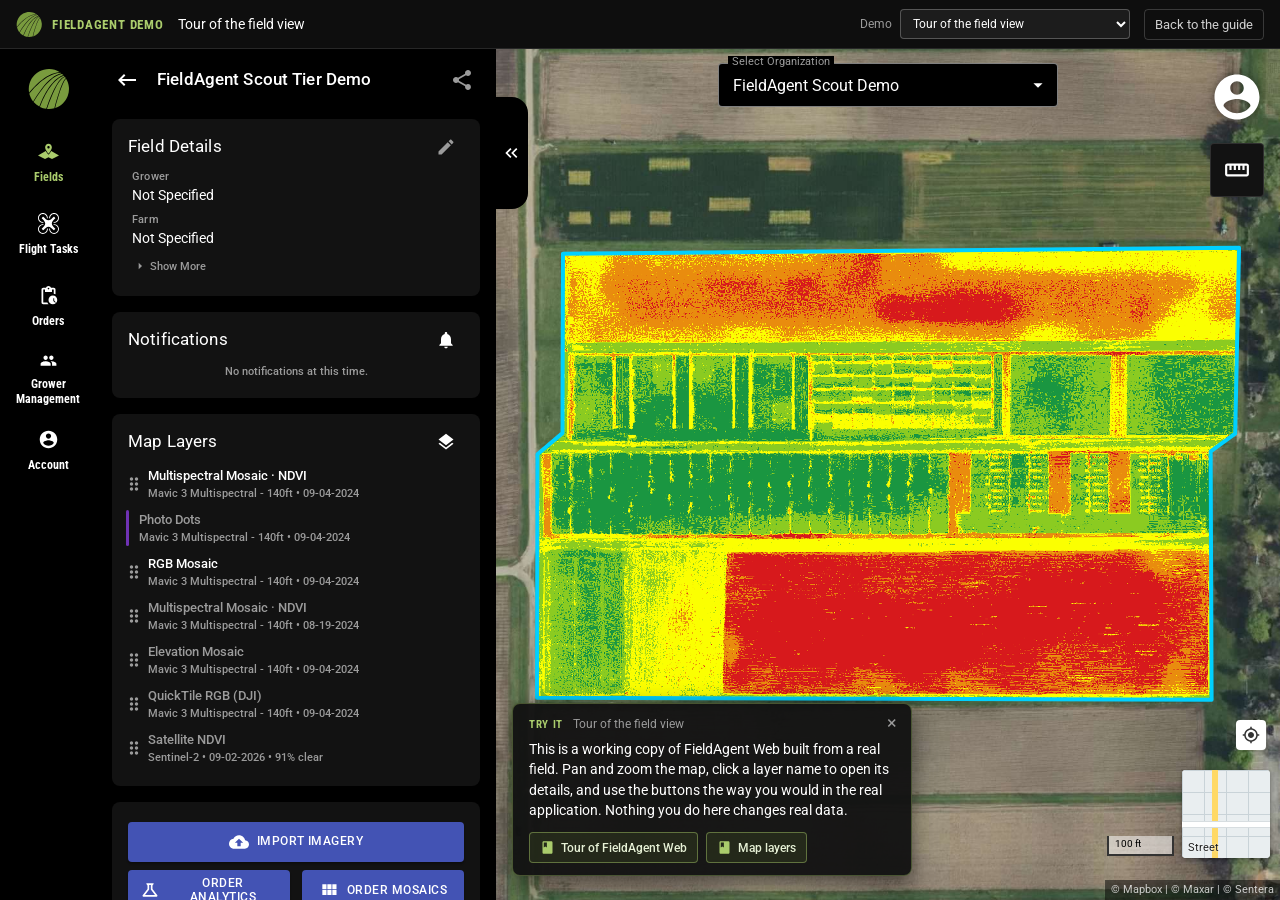
==== demo.html @ 7ffddf7e "fa web demo 9/8/26" ====
<!doctype html>
<html lang="en">
<head>
<meta charset="utf-8">
<meta name="viewport" content="width=device-width, initial-scale=1">
<title>FieldAgent guided demo</title>
<meta name="description" content="An interactive, view-only copy of FieldAgent Web built from a real field, with a step-by-step guide for one feature.">
<meta name="robots" content="noindex">
<link rel="preconnect" href="https://fonts.googleapis.com">
<link rel="stylesheet" href="https://fonts.googleapis.com/css2?family=Roboto:wght@400;500;700&family=Roboto+Condensed:wght@700&display=swap">
<link rel="stylesheet" href="fa-style.css">
<link rel="stylesheet" href="fa-tour.css">
<style>
  html, body { margin: 0; height: 100%; background: #000; color: #fff; font: 14px Roboto, "Helvetica Neue", Helvetica, Arial, sans-serif; color-scheme: dark; }
  body { display: flex; flex-direction: column; min-height: 100vh; min-height: 100dvh; overflow: hidden; }
  .demo-bar { display: none; align-items: center; gap: 14px; height: 48px; padding: 0 16px; background: #0e0e0e; border-bottom: 1px solid rgba(255,255,255,.1); flex: 0 0 auto; }
  body.page .demo-bar { display: flex; }
  .demo-bar .brand { display: inline-flex; align-items: center; gap: 10px; font: 700 13px "Roboto Condensed", "Arial Narrow", Roboto, Arial, sans-serif; letter-spacing: .06em; text-transform: uppercase; color: #aacc6c; white-space: nowrap; }
  .demo-bar .brand svg { width: 26px; height: 25px; }
  .demo-bar .sep { flex: 1; }
  .demo-bar .title { font-size: 14px; color: #fff; white-space: nowrap; overflow: hidden; text-overflow: ellipsis; }
  .demo-bar a { color: #cfcfcf; text-decoration: none; font-size: 13px; padding: 7px 10px; border-radius: 4px; border: 1px solid rgba(255,255,255,.18); white-space: nowrap; }
  .demo-bar a:hover { color: #fff; border-color: rgba(255,255,255,.4); }
  .demo-bar a.primary { background: #799b3e; border-color: #799b3e; color: #fff; }
  .demo-bar .demo-pick { display: inline-flex; align-items: center; gap: 8px; font-size: 12px; color: #9b9b9b; }
  .demo-bar select { background: #1c1c1c; color: #fff; border: 1px solid rgba(255,255,255,.25); border-radius: 4px; padding: 6px 8px; font: inherit; max-width: 240px; }
  #fa-root { flex: 1; min-height: 0; height: 100%; }
  .demo-fallback { padding: 24px; color: #cfcfcf; }
  @media (max-width: 700px) { .demo-bar .title, .demo-bar .hide-sm { display: none !important; } .demo-bar { gap: 10px; padding: 0 12px; } }
</style>
</head>
<body>
<svg width="0" height="0" style="position:absolute" aria-hidden="true">
  <defs>
    <symbol id="i-logo" viewBox="0 0 41 40"><path d="M31.5673 3.05191C17.1814 4.46556 4.34395 19.667 1.12393 23.7854C0.887791 22.5426 0.768891 21.2805 0.768785 20.0157C0.767375 16.4418 1.72796 12.9328 3.55069 9.85343C5.37342 6.77404 7.99175 4.2367 11.1335 2.50516C14.2753 0.773616 17.8257 -0.0889082 21.4159 0.00724419C25.006 0.103397 28.5047 1.15472 31.5483 3.05191H31.5673ZM32.5143 3.68806C17.456 4.52682 3.80886 21.4435 1.34176 24.6713C2.01727 27.5049 3.31055 30.156 5.13001 32.437C7.60388 28.1646 10.3513 24.055 13.3553 20.1335C20.5245 10.827 27.2534 5.50224 33.3572 4.29593C33.092 4.08859 32.8221 3.88597 32.5475 3.68806H32.5143ZM34.0391 4.89437L33.7029 4.94149C21.2443 7.17977 8.72411 27.6353 5.63195 33.0118C7.24116 34.8858 9.18549 36.4468 11.3664 37.6156C14.1508 30.0903 22.395 10.827 35.3555 6.11482C34.9388 5.67188 34.5174 5.27134 34.0722 4.89437H34.0391ZM35.848 6.66614L35.6349 6.7274C22.8496 11.317 14.6859 30.5568 11.9583 37.9455C13.9419 38.9158 16.0732 39.5527 18.2658 39.8303V39.8303C18.924 37.7994 21.1969 31.0422 24.2133 24.2802C28.7213 14.1773 32.8363 8.5086 36.4683 7.40124C36.3026 7.15149 36.099 6.90646 35.8811 6.66614H35.848ZM36.9797 7.99968C33.5703 8.79133 29.4032 14.4978 24.9142 24.5629C21.9688 31.16 19.7385 37.757 19.0282 39.9152C19.6437 39.9717 20.2641 40 20.8939 40C22.7411 40.003 24.58 39.7524 26.3584 39.2555C33.4614 11.8731 37.5338 9.22956 37.7232 9.12589L37.7705 9.09762C37.5101 8.71593 37.2496 8.3531 36.9797 7.99968ZM38.1304 9.69135L38.0736 9.72905C37.9079 9.84214 34.0154 12.6412 27.1398 39.0151C30.0119 38.0805 32.6355 36.5138 34.8155 34.4315C36.9956 32.3492 38.6761 29.8047 39.7321 26.9873C40.7881 24.1698 41.1924 21.1517 40.9151 18.1574C40.6379 15.163 39.686 12.2693 38.1304 9.69135V9.69135Z"/></symbol>
    <symbol id="i-fields" viewBox="0 0 24 18"><path fill-rule="evenodd" clip-rule="evenodd" d="M15.1577 8.44889L24 13.4383L16 17.5L12 15.4692L8 17.5L0 13.4383L8.84379 8.44993C9.27298 9.17485 9.73819 9.86296 10.1764 10.468L10.5439 10.9652L10.8894 11.4152L11.204 11.8116L11.4789 12.1479C11.7531 12.4779 12.2537 12.4779 12.528 12.1479L12.8017 11.8115L13.1152 11.415C13.1703 11.3443 13.2267 11.2713 13.2842 11.1963L13.641 10.7217L14.0156 10.2032C14.3961 9.66491 14.7901 9.07042 15.1577 8.44889ZM12.0002 0C14.1231 0 15.8402 1.82037 15.8402 4.07112C15.8402 5.82732 14.5687 8.06537 13.4902 9.65015L13.1886 10.0842L12.7724 10.6557L12.5302 10.9751C12.4927 11.0239 12.4568 11.0702 12.4226 11.1142C12.2031 11.3933 11.8027 11.3933 11.5832 11.1142L11.2319 10.6557L10.9594 10.286L10.6651 9.87198L10.3567 9.41943C9.3134 7.85331 8.16016 5.74369 8.16016 4.07112C8.16016 1.82037 9.87718 0 12.0002 0ZM12.0003 2.61719C11.2433 2.61719 10.6289 3.26857 10.6289 4.07116C10.6289 4.87375 11.2433 5.52513 12.0003 5.52513C12.7574 5.52513 13.3718 4.87375 13.3718 4.07116C13.3718 3.26857 12.7574 2.61719 12.0003 2.61719Z"/></symbol>
    <symbol id="i-drone" viewBox="0 0 24 23.97"><path d="m5.64,11.25c.2,0,.43-.03.63-.03-.03-.33-.1-.65-.18-.98h-.45c-2.54,0-4.63-2.06-4.63-4.6S3.09,1.01,5.64,1.01s4.6,2.09,4.6,4.63c0,.15,0,.3-.03.45.33.08.65.13.98.18.03-.2.03-.43.03-.63.03-3.09-2.49-5.64-5.58-5.64S0,2.54,0,5.64s2.54,5.61,5.64,5.61Zm8.15-5.16c-.03-.15-.03-.3-.03-.45,0-2.54,2.06-4.6,4.6-4.6s4.6,2.06,4.6,4.6-2.06,4.6-4.6,4.6c-.15,0-.3,0-.45-.03-.08.33-.13.65-.18.98.2.03.43.03.63.03,3.09,0,5.61-2.52,5.61-5.61S21.46,0,18.36,0s-5.61,2.54-5.61,5.64c0,.2.03.43.03.63.35-.05.68-.1,1.01-.18Zm-3.57,11.82c.03.15.03.3.03.45,0,2.54-2.06,4.6-4.6,4.6s-4.63-2.06-4.63-4.6,2.09-4.6,4.63-4.6c.15,0,.3,0,.45.03.08-.33.13-.65.18-.98-.2-.03-.43-.03-.63-.03-3.09-.03-5.64,2.49-5.64,5.58s2.52,5.61,5.61,5.61,5.64-2.52,5.64-5.61c0-.2-.03-.43-.03-.63-.35.05-.68.1-1.01.18Zm8.15-5.16c-.2,0-.43.03-.63.03.03.33.1.65.18.98.15-.03.3-.03.45-.03,2.54,0,4.6,2.06,4.6,4.6s-2.06,4.6-4.6,4.6c-2.54.05-4.6-2.04-4.6-4.58,0-.15,0-.3.03-.45-.33-.08-.65-.13-.98-.18-.03.2-.03.43-.03.63,0,3.09,2.52,5.61,5.61,5.61s5.61-2.52,5.61-5.61-2.54-5.61-5.64-5.61Zm-.3,6.97c.08,0,.23-.03.33-.13.43-.35.83-.75,1.21-1.21.18-.23.15-.53-.05-.73-1.51-1.51-3.77-3.52-3.77-5.66s2.26-4.15,3.77-5.64c.23-.23.23-.53.05-.75-.35-.43-.75-.83-1.21-1.21-.13-.1-.25-.13-.33-.13-.15,0-.3.05-.4.18-1.51,1.51-3.5,3.77-5.64,3.77s-4.18-2.26-5.66-3.77c-.13-.13-.25-.18-.4-.18-.08,0-.23.03-.33.13-.43.35-.83.75-1.21,1.21-.18.23-.15.53.05.73,1.61,1.61,3.8,3.74,3.75,5.84-.05,1.98-2.24,3.94-3.75,5.45-.23.23-.23.53-.05.75.35.43.75.83,1.21,1.21.13.1.25.13.33.13.15,0,.3-.05.4-.18,1.51-1.51,3.5-3.77,5.64-3.77s4.18,2.26,5.66,3.77c.1.1.25.18.4.18Z"/></symbol>
    <symbol id="i-orders" viewBox="0 0 24 24"><path d="M17 12c-2.76 0-5 2.24-5 5s2.24 5 5 5 5-2.24 5-5-2.24-5-5-5zm1.65 7.35L17.5 18.2V15h1v2.79l1.85 1.85-.7.71zM18 3h-3.18C14.4 1.84 13.3 1 12 1c-1.3 0-2.4.84-2.82 2H6c-1.1 0-2 .9-2 2v15c0 1.1.9 2 2 2h6.11c-.59-.57-1.07-1.25-1.42-2H6V5h2v3h8V5h2v5.08c.71.1 1.38.31 2 .6V5c0-1.1-.9-2-2-2zm-6 2c-.55 0-1-.45-1-1s.45-1 1-1 1 .45 1 1-.45 1-1 1z"/></symbol>
    <symbol id="i-account" viewBox="0 0 24 24"><path d="M12 2C6.48 2 2 6.48 2 12s4.48 10 10 10 10-4.48 10-10S17.52 2 12 2zm0 3c1.66 0 3 1.34 3 3s-1.34 3-3 3-3-1.34-3-3 1.34-3 3-3zm0 14.2c-2.5 0-4.71-1.28-6-3.22.03-1.99 4-3.08 6-3.08 1.99 0 5.97 1.09 6 3.08-1.29 1.94-3.5 3.22-6 3.22z"/></symbol>
    <symbol id="i-back" viewBox="0 0 24 24"><path d="M21 11H6.83l3.58-3.59L9 6l-6 6 6 6 1.41-1.41L6.83 13H21z"/></symbol>
    <symbol id="i-share" viewBox="0 0 24 24"><path d="M18 16.08c-.76 0-1.44.3-1.96.77L8.91 12.7c.05-.23.09-.46.09-.7s-.04-.47-.09-.7l7.05-4.11c.54.5 1.25.81 2.04.81 1.66 0 3-1.34 3-3s-1.34-3-3-3-3 1.34-3 3c0 .24.04.47.09.7L8.04 9.81C7.5 9.31 6.79 9 6 9c-1.66 0-3 1.34-3 3s1.34 3 3 3c.79 0 1.5-.31 2.04-.81l7.12 4.16c-.05.21-.08.43-.08.65 0 1.61 1.31 2.92 2.92 2.92s2.92-1.31 2.92-2.92-1.31-2.92-2.92-2.92z"/></symbol>
    <symbol id="i-edit" viewBox="0 0 24 24"><path d="M3 17.25V21h3.75L17.81 9.94l-3.75-3.75L3 17.25zM20.71 7.04c.39-.39.39-1.02 0-1.41l-2.34-2.34c-.39-.39-1.02-.39-1.41 0l-1.83 1.83 3.75 3.75 1.83-1.83z"/></symbol>
    <symbol id="i-bell" viewBox="0 0 24 24"><path d="M12 22c1.1 0 2-.9 2-2h-4c0 1.1.89 2 2 2zm6-6v-5c0-3.07-1.64-5.64-4.5-6.32V4c0-.83-.67-1.5-1.5-1.5s-1.5.67-1.5 1.5v.68C7.63 5.36 6 7.92 6 11v5l-2 2v1h16v-1l-2-2z"/></symbol>
    <symbol id="i-layers" viewBox="0 0 24 24"><path d="M11.99 18.54l-7.37-5.73L3 14.07l9 7 9-7-1.63-1.27-7.38 5.74zM12 16l7.36-5.73L21 9l-9-7-9 7 1.63 1.27L12 16z"/></symbol>
    <symbol id="i-drag" viewBox="0 0 24 24"><path d="M11 18c0 1.1-.9 2-2 2s-2-.9-2-2 .9-2 2-2 2 .9 2 2zm-2-8c-1.1 0-2 .9-2 2s.9 2 2 2 2-.9 2-2-.9-2-2-2zm0-6c-1.1 0-2 .9-2 2s.9 2 2 2 2-.9 2-2-.9-2-2-2zm6 4c1.1 0 2-.9 2-2s-.9-2-2-2-2 .9-2 2 .9 2 2 2zm0 2c-1.1 0-2 .9-2 2s.9 2 2 2 2-.9 2-2-.9-2-2-2zm0 6c-1.1 0-2 .9-2 2s.9 2 2 2 2-.9 2-2-.9-2-2-2z"/></symbol>
    <symbol id="i-eye" viewBox="0 0 24 24"><path d="M12 4.5C7 4.5 2.73 7.61 1 12c1.73 4.39 6 7.5 11 7.5s9.27-3.11 11-7.5c-1.73-4.39-6-7.5-11-7.5zM12 17c-2.76 0-5-2.24-5-5s2.24-5 5-5 5 2.24 5 5-2.24 5-5 5zm0-8c-1.66 0-3 1.34-3 3s1.34 3 3 3 3-1.34 3-3-1.34-3-3-3z"/></symbol>
    <symbol id="i-eyeoff" viewBox="0 0 24 24"><path d="M12 7c2.76 0 5 2.24 5 5 0 .65-.13 1.26-.36 1.83l2.92 2.92c1.51-1.26 2.7-2.89 3.43-4.75-1.73-4.39-6-7.5-11-7.5-1.4 0-2.74.25-3.98.7l2.16 2.16C10.74 7.13 11.35 7 12 7zM2 4.27l2.28 2.28.46.46C3.08 8.3 1.78 10.02 1 12c1.73 4.39 6 7.5 11 7.5 1.55 0 3.03-.3 4.38-.84l.42.42L19.73 22 21 20.73 3.27 3 2 4.27zM7.53 9.8l1.55 1.55c-.05.21-.08.43-.08.65 0 1.66 1.34 3 3 3 .22 0 .44-.03.65-.08l1.55 1.55c-.67.33-1.41.53-2.2.53-2.76 0-5-2.24-5-5 0-.79.2-1.53.53-2.2zm4.31-.78l3.15 3.15.02-.16c0-1.66-1.34-3-3-3l-.17.01z"/></symbol>
    <symbol id="i-cancel" viewBox="0 0 24 24"><path d="M12 2C6.47 2 2 6.47 2 12s4.47 10 10 10 10-4.47 10-10S17.53 2 12 2zm5 13.59L15.59 17 12 13.41 8.41 17 7 15.59 10.59 12 7 8.41 8.41 7 12 10.59 15.59 7 17 8.41 13.41 12 17 15.59z"/></symbol>
    <symbol id="i-addcircle" viewBox="0 0 24 24"><path d="M12 2C6.48 2 2 6.48 2 12s4.48 10 10 10 10-4.48 10-10S17.52 2 12 2zm5 11h-4v4h-2v-4H7v-2h4V7h2v4h4v2z"/></symbol>
    <symbol id="i-more" viewBox="0 0 24 24"><path d="M6 10c-1.1 0-2 .9-2 2s.9 2 2 2 2-.9 2-2-.9-2-2-2zm12 0c-1.1 0-2 .9-2 2s.9 2 2 2 2-.9 2-2-.9-2-2-2zm-6 0c-1.1 0-2 .9-2 2s.9 2 2 2 2-.9 2-2-.9-2-2-2z"/></symbol>
    <symbol id="i-tri" viewBox="0 0 24 24"><path d="M10 17l5-5-5-5v10z"/></symbol>
    <symbol id="i-drop" viewBox="0 0 24 24"><path d="M7 10l5 5 5-5z"/></symbol>
    <symbol id="i-upload" viewBox="0 0 24 24"><path d="M19.35 10.04C18.67 6.59 15.64 4 12 4 9.11 4 6.6 5.64 5.35 8.04 2.34 8.36 0 10.91 0 14c0 3.31 2.69 6 6 6h13c2.76 0 5-2.24 5-5 0-2.64-2.05-4.78-4.65-4.96zM14 13v4h-4v-4H7l5-5 5 5h-3z"/></symbol>
    <symbol id="i-download" viewBox="0 0 24 24"><path d="M19 9h-4V3H9v6H5l7 7 7-7zM5 18v2h14v-2H5z"/></symbol>
    <symbol id="i-locate" viewBox="0 0 24 24"><path d="M12 8c-2.21 0-4 1.79-4 4s1.79 4 4 4 4-1.79 4-4-1.79-4-4-4zm8.94 3c-.46-4.17-3.77-7.48-7.94-7.94V1h-2v2.06C6.83 3.52 3.52 6.83 3.06 11H1v2h2.06c.46 4.17 3.77 7.48 7.94 7.94V23h2v-2.06c4.17-.46 7.48-3.77 7.94-7.94H23v-2h-2.06zM12 19c-3.87 0-7-3.13-7-7s3.13-7 7-7 7 3.13 7 7-3.13 7-7 7z"/></symbol>
    <symbol id="i-ruler" viewBox="0 0 24 24"><path d="M21 6H3c-1.1 0-2 .9-2 2v8c0 1.1.9 2 2 2h18c1.1 0 2-.9 2-2V8c0-1.1-.9-2-2-2zm0 10H3V8h2v4h2V8h2v4h2V8h2v4h2V8h2v4h2V8h2v8z"/></symbol>
    <symbol id="i-chevrons" viewBox="0 0 24 24"><path d="M18.41 16.59L13.82 12l4.59-4.59L17 6l-6 6 6 6zM11.41 16.59L6.82 12l4.59-4.59L10 6l-6 6 6 6z"/></symbol>
    <symbol id="i-report" viewBox="0 0 24 24"><path d="M19 3h-4.18C14.4 1.84 13.3 1 12 1c-1.3 0-2.4.84-2.82 2H5c-1.1 0-2 .9-2 2v14c0 1.1.9 2 2 2h14c1.1 0 2-.9 2-2V5c0-1.1-.9-2-2-2zm-7 0c.55 0 1 .45 1 1s-.45 1-1 1-1-.45-1-1 .45-1 1-1zm2 14H7v-2h7v2zm3-4H7v-2h10v2zm0-4H7V7h10v2z"/></symbol>
    <symbol id="i-grid" viewBox="0 0 24 24"><path d="M4 11h5V5H4v6zm0 7h5v-6H4v6zm6 0h5v-6h-5v6zm6 0h5v-6h-5v6zm-6-7h5V5h-5v6zm6-6v6h5V5h-5z"/></symbol>
    <symbol id="i-flask" viewBox="0 0 24 24"><path d="M13 11.33L18 18H6l5-6.67V6h2m2.96-2H8.04c-.42 0-.65.48-.39.81L9 6.5v4.17L3.2 18.4c-.49.66-.02 1.6.8 1.6h16c.82 0 1.29-.94.8-1.6L15 10.67V6.5l1.35-1.69c.26-.33.03-.81-.39-.81z"/></symbol>
    <symbol id="i-shovel" viewBox="0 0 24 24"><path d="M15.1 1.81l-2.83 2.83c-.78.78-.78 2.05 0 2.83l1.41 1.41-6.36 6.36-2.83-2.83-2.12 2.12c-1.56 1.56-1.56 4.1 0 5.66l2.83 2.83c1.56 1.56 4.1 1.56 5.66 0l2.12-2.12-2.83-2.83 6.36-6.36 1.41 1.41c.78.78 2.05.78 2.83 0l2.83-2.83L15.1 1.81zM8.44 19.88c-.78.78-2.05.78-2.83 0l-1.41-1.41c-.78-.78-.78-2.05 0-2.83l.71-.71 4.24 4.24-.71.71z"/></symbol>
    <symbol id="i-camera" viewBox="0 0 24 24"><path d="M20 5h-3.17L15 3H9L7.17 5H4c-1.1 0-2 .9-2 2v12c0 1.1.9 2 2 2h16c1.1 0 2-.9 2-2V7c0-1.1-.9-2-2-2zm0 14H4V7h4.05l1.83-2h4.24l1.83 2H20v12zM12 8c-2.76 0-5 2.24-5 5s2.24 5 5 5 5-2.24 5-5-2.24-5-5-5zm0 8c-1.65 0-3-1.35-3-3s1.35-3 3-3 3 1.35 3 3-1.35 3-3 3z"/></symbol>
    <symbol id="i-mosaic" viewBox="0 0 24 24"><path d="M3 3h4.5v4.5H3zm4.5 4.5H12V12H7.5zm-4.5 4.5h4.5v4.5H3zm4.5 4.5H12V21H7.5zM12 3h4.5v4.5H12zm4.5 4.5H21V12h-4.5zM12 12h4.5v4.5H12zm4.5 4.5H21V21h-4.5z"/><path d="M2 2v20h20V2H2zm19 19H3V3h18v18z"/></symbol>
    <symbol id="i-satellite" viewBox="0 0 24 24"><path d="M11.2 8.02L8.02 11.2 3.4 6.58 6.58 3.4l4.62 4.62zm4.62 12.58l-4.62-4.62 3.18-3.18 4.62 4.62-3.18 3.18zM13.5 6.7l2.83 2.83-1.41 1.41-2.83-2.83 1.41-1.41zm-6.35 6.35l2.83 2.83-1.41 1.41-2.83-2.83 1.41-1.41zM20 3.35l.65.65-3.9 3.9-.65-.65 3.9-3.9zM9.5 12.5l2-2 2 2-2 2-2-2z"/></symbol>
    <symbol id="i-sun" viewBox="0 0 24 24"><path d="M6.76 4.84l-1.8-1.79-1.41 1.41 1.79 1.79 1.42-1.41zM4 10.5H1v2h3v-2zm9-9.95h-2V3.5h2V.55zm7.45 3.91l-1.41-1.41-1.79 1.79 1.41 1.41 1.79-1.79zm-3.21 13.7l1.79 1.8 1.41-1.41-1.8-1.79-1.4 1.4zM20 10.5v2h3v-2h-3zm-8-5c-3.31 0-6 2.69-6 6s2.69 6 6 6 6-2.69 6-6-2.69-6-6-6zm-1 16.95h2V19.5h-2v2.95zm-7.45-3.91l1.41 1.41 1.79-1.8-1.41-1.41-1.79 1.8z"/></symbol>
    <symbol id="i-cloud" viewBox="0 0 24 24"><path d="M19.35 10.04C18.67 6.59 15.64 4 12 4 9.11 4 6.6 5.64 5.35 8.04 2.34 8.36 0 10.91 0 14c0 3.31 2.69 6 6 6h13c2.76 0 5-2.24 5-5 0-2.64-2.05-4.78-4.65-4.96z"/></symbol>
    <symbol id="i-doc" viewBox="0 0 24 24"><path d="M14 2H6c-1.1 0-1.99.9-1.99 2L4 20c0 1.1.89 2 1.99 2H18c1.1 0 2-.9 2-2V8l-6-6zm2 16H8v-2h8v2zm0-4H8v-2h8v2zm-3-5V3.5L18.5 9H13z"/></symbol>
    <symbol id="i-info" viewBox="0 0 24 24"><path d="M11 7h2v2h-2zm0 4h2v6h-2zm1-9C6.48 2 2 6.48 2 12s4.48 10 10 10 10-4.48 10-10S17.52 2 12 2zm0 18c-4.41 0-8-3.59-8-8s3.59-8 8-8 8 3.59 8 8-3.59 8-8 8z"/></symbol>
    <symbol id="i-close" viewBox="0 0 24 24"><path d="M19 6.41L17.59 5 12 10.59 6.41 5 5 6.41 10.59 12 5 17.59 6.41 19 12 13.41 17.59 19 19 17.59 13.41 12z"/></symbol>
    <symbol id="i-search" viewBox="0 0 24 24"><path d="M15.5 14h-.79l-.28-.27C15.41 12.59 16 11.11 16 9.5 16 5.91 13.09 3 9.5 3S3 5.91 3 9.5 5.91 16 9.5 16c1.61 0 3.09-.59 4.23-1.57l.27.28v.79l5 4.99L20.49 19l-4.99-5zm-6 0C7.01 14 5 11.99 5 9.5S7.01 5 9.5 5 14 7.01 14 9.5 11.99 14 9.5 14z"/></symbol>
    <symbol id="i-pin" viewBox="0 0 28 40"><path d="M14 0C6.27 0 0 6.27 0 14c0 10.5 14 26 14 26s14-15.5 14-26C28 6.27 21.73 0 14 0z" fill="currentColor"/><circle cx="14" cy="14" r="5.5" fill="#000" opacity=".55"/></symbol>
    <symbol id="i-plus" viewBox="0 0 24 24"><path d="M19 13h-6v6h-2v-6H5v-2h6V5h2v6h6v2z"/></symbol>
    <symbol id="i-cart" viewBox="0 0 24 24"><path d="M7 18c-1.1 0-1.99.9-1.99 2S5.9 22 7 22s2-.9 2-2-.9-2-2-2zM1 2v2h2l3.6 7.59-1.35 2.45c-.16.28-.25.61-.25.96 0 1.1.9 2 2 2h12v-2H7.42c-.14 0-.25-.11-.25-.25l.03-.12.9-1.63h7.45c.75 0 1.41-.41 1.75-1.03l3.58-6.49A1.003 1.003 0 0 0 20 4H5.21l-.94-2H1zm16 16c-1.1 0-1.99.9-1.99 2s.89 2 1.99 2 2-.9 2-2-.9-2-2-2z"/></symbol>
    <symbol id="i-rect" viewBox="0 0 24 24"><path d="M3 3h18v18H3V3zm2 2v14h14V5H5z"/></symbol>
    <symbol id="i-polygon" viewBox="0 0 24 24"><path d="M3 5a2 2 0 1 1 2.9 1.8l1.5 6.1a2 2 0 0 1 .9 1.4h7.4a2 2 0 0 1 .8-1.2L14.6 8H9.5A2 2 0 1 1 9.5 6h5.1a2 2 0 1 1 3.2 2.1l1.9 5.1A2 2 0 1 1 17.2 16H8.3a2 2 0 1 1-2.9-2.2L3.9 7.7A2 2 0 0 1 3 5z"/></symbol>
    <symbol id="i-circle" viewBox="0 0 24 24"><path d="M12 2a10 10 0 1 0 0 20 10 10 0 0 0 0-20zm0 2a8 8 0 1 1 0 16 8 8 0 0 1 0-16z"/></symbol>
    <symbol id="i-move" viewBox="0 0 24 24"><path d="M12 2l3 3h-2v4h4V7l3 3-3 3v-2h-4v4h2l-3 3-3-3h2v-4H7v2l-3-3 3-3v2h4V5H9l3-3z"/></symbol>
    <symbol id="i-rotatecw" viewBox="0 0 24 24"><path d="M12 5V1l5 4-5 4V6c-3.31 0-6 2.69-6 6 0 1.01.25 1.97.7 2.8l-1.46 1.46A7.93 7.93 0 0 1 4 12c0-4.42 3.58-8 8-8zm6.76 1.74L17.3 8.2c.44.84.7 1.79.7 2.8 0 3.31-2.69 6-6 6v-3l-5 4 5 4v-3c4.42 0 8-3.58 8-8 0-1.57-.46-3.03-1.24-4.26z"/></symbol>
    <symbol id="i-cut" viewBox="0 0 24 24"><path d="M9.64 7.64c.23-.5.36-1.05.36-1.64 0-2.21-1.79-4-4-4S2 3.79 2 6s1.79 4 4 4c.59 0 1.14-.13 1.64-.36L10 12l-2.36 2.36C7.14 14.13 6.59 14 6 14c-2.21 0-4 1.79-4 4s1.79 4 4 4 4-1.79 4-4c0-.59-.13-1.14-.36-1.64L12 14l7 7h3v-1L9.64 7.64zM6 8c-1.1 0-2-.89-2-2s.9-2 2-2 2 .89 2 2-.9 2-2 2zm0 12c-1.1 0-2-.89-2-2s.9-2 2-2 2 .89 2 2-.9 2-2 2zm6-7.5c-.28 0-.5-.22-.5-.5s.22-.5.5-.5.5.22.5.5-.22.5-.5.5zM19 3l-6 6 2 2 7-7V3z"/></symbol>
    <symbol id="i-erase" viewBox="0 0 24 24"><path d="M6 19c0 1.1.9 2 2 2h8c1.1 0 2-.9 2-2V7H6v12zM19 4h-3.5l-1-1h-5l-1 1H5v2h14V4z"/></symbol>
    <symbol id="i-check" viewBox="0 0 24 24"><path d="M9 16.17L4.83 12l-1.42 1.41L9 19 21 7l-1.41-1.41z"/></symbol>
    <symbol id="i-expand" viewBox="0 0 24 24"><path d="M16.59 8.59L12 13.17 7.41 8.59 6 10l6 6 6-6z"/></symbol>
    <symbol id="i-image" viewBox="0 0 24 24"><path d="M21 19V5c0-1.1-.9-2-2-2H5c-1.1 0-2 .9-2 2v14c0 1.1.9 2 2 2h14c1.1 0 2-.9 2-2zM8.5 13.5l2.5 3.01L14.5 12l4.5 6H5l3.5-4.5z"/></symbol>
    <symbol id="i-people" viewBox="0 0 24 24"><path d="M16 11c1.66 0 2.99-1.34 2.99-3S17.66 5 16 5c-1.66 0-3 1.34-3 3s1.34 3 3 3zm-8 0c1.66 0 2.99-1.34 2.99-3S9.66 5 8 5C6.34 5 5 6.34 5 8s1.34 3 3 3zm0 2c-2.33 0-7 1.17-7 3.5V19h14v-2.5c0-2.33-4.67-3.5-7-3.5zm8 0c-.29 0-.62.02-.97.05 1.16.84 1.97 1.97 1.97 3.45V19h6v-2.5c0-2.33-4.67-3.5-7-3.5z"/></symbol>
    <symbol id="i-rotate" viewBox="0 0 24 24"><path d="M16.48 2.52c3.27 1.55 5.61 4.72 5.97 8.48h1.5C23.44 4.84 18.29 0 12 0l-.66.03 3.81 3.81 1.33-1.32zm-6.73-1.04c-.59-.59-1.54-.59-2.12 0L1.75 7.36c-.59.59-.59 1.54 0 2.12l12.77 12.77c.59.59 1.54.59 2.12 0l5.88-5.88c.59-.59.59-1.54 0-2.12L9.75 1.48zm4.6 19.44L2.81 9.43l5.88-5.88 11.54 11.54-5.88 5.87zM7.52 21.48C4.25 19.94 1.91 16.76 1.55 13H.05C.56 19.16 5.71 24 12 24l.66-.03-3.81-3.81-1.33 1.32z"/></symbol>
  </defs>
</svg>
<header class="demo-bar">
  <span class="brand"><svg aria-hidden="true"><use href="#i-logo" fill="#799B3E"/></svg>FieldAgent demo</span>
  <span class="title" id="demo-title"></span>
  <span class="sep"></span>
  <label class="hide-sm demo-pick">Demo <select id="demo-pick" aria-label="Choose a demo"></select></label>
  <a id="demo-docs" href="https://support.senterasensors.com/fieldagent" target="_blank" rel="noopener">Back to the guide</a>
</header>
<div id="fa-root" class="fa-app"><div class="demo-fallback">Loading the demo…</div></div>
<script src="data/fa-data.js"></script>
<script src="fa-engine.js"></script>
<script src="fa-tour.js"></script>
<script src="scenarios.js"></script>
<script>
(function () {
  const q = new URLSearchParams(location.search);
  const framed = window.parent !== window;
  // ?mode=page|embed wins; a host page may preset window.FA_MODE; otherwise a framed page is an embed
  const mode = q.get('mode') || window.FA_MODE || (framed ? 'embed' : 'page');
  const gitbookFrame = framed && mode !== 'page';
  const DOCS = 'https://support.senterasensors.com';
  const scenarios = window.FA_SCENARIOS || {};
  let id = q.get('s') || q.get('scenario') || 'field-view'; if (!scenarios[id]) id = 'field-view';
  document.body.classList.toggle('page', mode === 'page');

  const root = document.getElementById('fa-root'); root.innerHTML = '';
  let tour = null, app = null;
  const send = action => { if (framed) { try { window.parent.postMessage({ action }, '*'); } catch (e) { /* not framed by GitBook */ } } };

  let bootSeq = 0;
  function boot(scenarioId) {
    const sc = scenarios[scenarioId]; const seq = ++bootSeq;
    document.title = `${sc.title} · FieldAgent demo`;
    const t = document.getElementById('demo-title'); if (t) t.textContent = sc.title;
    const d = document.getElementById('demo-docs'); if (d) d.href = DOCS + (sc.page || '/fieldagent');
    if (tour) { tour.destroy(); tour = null; }
    if (!app) {
      app = FieldAgentDemo.mount(root, window.FA_DATA, {
        fullViewport: false, seedLayers: sc.seedLayers !== false, tips: false, leadCapture: false,
        blockedMessage: what => `${what} is not part of this demo. In FieldAgent it works from your own account.`,
        downloadMessage: 'Downloads work in your FieldAgent account. This demo is view-only.',
        uploadMessage: 'Uploads happen in your FieldAgent account. This demo is view-only.',
        onEvent: (name, detail) => { if (tour) tour.onEvent(name, detail); },
      });
      window.FA_APP = app;
    } else {
      // switching scenarios: the tour's own reset re-seeds the field according to the new scenario
      app.opts.seedLayers = sc.seedLayers !== false;
      const fid = sc.field || app.state.fid;
      app.state.seeded[fid] = false; app.state.layersByField[fid] = []; app.state.zonesOn[fid] = [];
      app.state.sources = { surveys: true, satellite: false }; app.state.photo = null; app.state.menu = null; app.openField(fid, false);
    }
    // the engine opens the first field once its base imagery has decoded; the tour's own setup must run after that
    Promise.resolve(app.ready).then(() => {
      if (seq !== bootSeq) return;
      tour = FieldAgentTour.start(app, sc, { docsBase: DOCS, framed: gitbookFrame, onEvent: (name, detail) => { if (window.FA_ANALYTICS) window.FA_ANALYTICS(name, detail); } });
      window.FA_TOUR = tour;
    });
  }

  const pick = document.getElementById('demo-pick');
  if (pick) { Object.values(scenarios).forEach(s => { const o = document.createElement('option'); o.value = s.id; o.textContent = s.title; pick.appendChild(o); }); pick.value = id;
    pick.addEventListener('change', () => { id = pick.value; history.replaceState(null, '', `?s=${encodeURIComponent(id)}&mode=${mode}`); boot(id); }); }

  boot(id);

  // GitBook webframe protocol: announce readiness, ask for a 16:10 frame, accept a scenario from the block's data
  send({ action: '@webframe.ready' });
  send({ action: '@webframe.resize', size: { aspectRatio: 16 / 10 } });
  window.addEventListener('message', e => {
    const st = e.data && e.data.state; if (!st) return;
    const want = st.scenario || st.demo; if (want && scenarios[want] && want !== id) { id = want; boot(id); }
  });
})();
</script>
</body>
</html>
---- fa-style.css ----
/* FieldAgent design tokens, measured from fieldagent.sentera.com (Sept 2026). Single dark theme by design. */
  .fa-app {
    --fa-bg: #000000; --fa-card: #121212; --fa-row-hover: #2a2a2a; --fa-menu: #262626;
    --fa-text: #ffffff; --fa-text-2: #9b9b9b; --fa-text-3: #6b6b6b; --fa-muted: #444444; --fa-line: rgba(255,255,255,0.12);
    --fa-green: #799b3e; --fa-green-bright: #aacc6c; --fa-blue: #4353b4; --fa-cyan: #00d0ff; --fa-zone: #58a6e0; --fa-map-ground: #04070e;
    --fa-disabled-bg: #1f1f1f; --fa-disabled-text: #5a5a5a; --fa-radius: 8px;
    --fa-shadow: 0 2px 1px -1px rgba(0,0,0,.2), 0 1px 1px 0 rgba(0,0,0,.14), 0 1px 3px 0 rgba(0,0,0,.12);
    --fa-font: Roboto, "Helvetica Neue", Helvetica, Arial, sans-serif; --fa-font-cond: "Roboto Condensed", "Arial Narrow", Roboto, Arial, sans-serif;
    --rail-w: 96px; --panel-w: 400px;
    position: relative; display: flex; width: 100%; height: 100%; min-height: 480px; background: var(--fa-bg); color: var(--fa-text);
    font-family: var(--fa-font); font-size: 13.7px; line-height: 1.5; -webkit-font-smoothing: antialiased; overflow: hidden; color-scheme: dark; text-align: left;
  }
  .fa-app *, .fa-app *::before, .fa-app *::after { box-sizing: border-box; }
  .fa-app [hidden] { display: none !important; }
  .fa-app button { font-family: inherit; }
  .fa-app button:focus-visible, .fa-app [tabindex]:focus-visible, .fa-app input:focus-visible { outline: 2px solid var(--fa-green-bright); outline-offset: 2px; }
  .fa-app svg { display: block; }
  .fa-app .ico { width: 24px; height: 24px; fill: currentColor; }
  .fa-app .ico.sm { width: 20px; height: 20px; }
  .fa-app .ico.xs { width: 18px; height: 18px; }
  .fa-app h1, .fa-app h2, .fa-app h3, .fa-app p { margin: 0; font-family: inherit; text-wrap: auto; }
  .fa-app a { color: inherit; }
  .fa-app table { min-width: 0; }

  /* Nav rail */
  .fa-app .rail { flex: 0 0 var(--rail-w); display: flex; flex-direction: column; align-items: center; padding-top: 12px; }
  .fa-app .rail .logo { width: 41px; height: 40px; margin: 8px 0 18px; }
  .fa-app .rail .tab { display: flex; flex-direction: column; align-items: center; justify-content: center; gap: 8px; min-width: 61px; height: 72px; margin: 0 6px; padding: 9px 2px; border: 0; background: transparent; color: var(--fa-text); font: 700 12px/1.2 var(--fa-font-cond); cursor: pointer; white-space: nowrap; }
  .fa-app .rail .tab.active { color: var(--fa-green-bright); }
  .fa-app .rail .tab:hover:not(.active) { color: #d6d6d6; }
  .fa-app .rail .tab .ico { width: 21px; height: 21px; }

  /* Left panel */
  .fa-app .panel-wrap { position: relative; flex: 0 0 var(--panel-w); width: var(--panel-w); display: flex; flex-direction: column; overflow: hidden; transition: flex-basis .25s ease, width .25s ease; }
  .fa-app.collapsed .panel-wrap { flex-basis: 0; width: 0; }
  .fa-app .panel { position: absolute; inset: 0; display: flex; flex-direction: column; width: var(--panel-w); overflow: hidden; }
  .fa-app.collapsed .panel { visibility: hidden; }
  .fa-app .panel-head { display: flex; align-items: center; gap: 8px; height: 62px; padding: 0 16px 0 8px; flex: 0 0 auto; }
  .fa-app .panel-head .back { display: inline-flex; align-items: center; justify-content: center; width: 45px; height: 45px; border: 0; border-radius: 50%; background: transparent; color: var(--fa-text); cursor: pointer; }
  .fa-app .panel-head .back:hover { background: rgba(255,255,255,.08); }
  .fa-app .panel-head h1 { flex: 1; font-size: 17.14px; font-weight: 500; line-height: 1.6; letter-spacing: .0075em; white-space: nowrap; overflow: hidden; text-overflow: ellipsis; }
  .fa-app .subtitle { padding: 0 16px 8px; margin: -6px 0 0; font-size: 17.14px; font-weight: 500; }
  .fa-app .panel-scroll { flex: 1; overflow-y: auto; overflow-x: hidden; padding: 8px 16px 24px; display: flex; flex-direction: column; gap: 16px; scrollbar-width: thin; scrollbar-color: #3a3a3a transparent; overscroll-behavior: contain; }
  .fa-app .panel-scroll::-webkit-scrollbar { width: 8px; }
  .fa-app .panel-scroll::-webkit-scrollbar-thumb { background: #3a3a3a; border-radius: 4px; }
  .fa-app .collapse { position: absolute; top: 48px; left: calc(var(--rail-w) + var(--panel-w)); z-index: 5; width: 32px; height: 112px; border: 0; border-radius: 0 16px 16px 0; background: #000; color: var(--fa-text); cursor: pointer; display: flex; align-items: center; justify-content: center; transition: left .25s ease; }
  .fa-app.collapsed .collapse { left: var(--rail-w); }
  .fa-app.collapsed .collapse .ico { transform: rotate(180deg); }

  /* Cards */
  .fa-app .card { background: var(--fa-card); border-radius: var(--fa-radius); box-shadow: var(--fa-shadow); padding: 8px 16px 16px; }
  .fa-app .card-title { display: flex; align-items: center; gap: 8px; min-height: 40px; font-size: 17.14px; font-weight: 400; letter-spacing: .0075em; }
  .fa-app .grow { flex: 1; min-width: 0; }
  .fa-app .iconbtn { display: inline-flex; align-items: center; justify-content: center; width: 37px; height: 37px; padding: 0; border: 0; border-radius: 50%; background: transparent; color: var(--fa-text-2); cursor: pointer; }
  .fa-app .iconbtn:hover { background: rgba(255,255,255,.08); color: var(--fa-text); }
  .fa-app .iconbtn.white { color: var(--fa-text); }
  .fa-app .field-label { font-size: 10.67px; font-weight: 500; color: var(--fa-text-2); letter-spacing: .02em; }
  .fa-app .field-value { font-size: 13.7px; margin-bottom: 6px; }
  .fa-app .kv { padding: 2px 0 0 4px; }
  .fa-app .showmore { display: inline-flex; align-items: center; gap: 2px; border: 0; background: transparent; color: var(--fa-text-2); font: 500 10.67px var(--fa-font); cursor: pointer; padding: 4px 0; }
  .fa-app .showmore .ico { width: 16px; height: 16px; transition: transform .15s; }
  .fa-app .showmore.open .ico { transform: rotate(90deg); }
  .fa-app .muted-center { text-align: center; color: var(--fa-text-2); font-size: 10.67px; font-weight: 500; padding: 4px 0 2px; }

  /* Fields list */
  .fa-app .search { display: flex; align-items: center; gap: 8px; margin: 8px 0 12px; padding: 0 8px 0 14px; min-height: 40px; border: 1px solid rgba(255,255,255,.35); border-radius: 4px; color: var(--fa-text-2); }
  .fa-app .search input { flex: 1; min-width: 0; border: 0; background: transparent; color: var(--fa-text); font: 400 13.7px var(--fa-font); outline: none; }
  .fa-app .selects { display: grid; grid-template-columns: 1fr 1fr; gap: 12px; margin-bottom: 12px; }
  .fa-app .showing { font-size: 10.67px; font-weight: 500; color: var(--fa-text-2); margin: 4px 0 6px 4px; }
  .fa-app .field-row { display: flex; align-items: center; gap: 12px; min-height: 48px; margin: 0 -8px; padding: 4px 8px 4px 6px; border-radius: 4px; cursor: pointer; }
  .fa-app .field-row:hover { background: var(--fa-row-hover); }
  .fa-app .field-row .bar { width: 3px; align-self: stretch; background: var(--fa-green-bright); border-radius: 2px; }
  .fa-app .field-row.active .bar { background: var(--fa-cyan); }
  .fa-app .field-row b { display: block; font-size: 13.3px; font-weight: 500; }
  .fa-app .field-row span { display: block; font-size: 10.67px; font-weight: 500; color: var(--fa-text-2); }

  /* Map Layers card */
  .fa-app .layer-empty { display: flex; align-items: center; justify-content: center; height: 42px; margin-top: 4px; border-radius: 4px; background: repeating-linear-gradient(90deg, #2c3a1f 0 40px, #3a4a2a 40px 80px); font-size: 10.67px; font-weight: 700; cursor: pointer; }
  .fa-app .layer-empty .ico { width: 14px; height: 14px; margin: 0 3px; }
  .fa-app .layer-row { position: relative; display: flex; align-items: center; gap: 4px; min-height: 44px; margin: 0 -8px; padding: 2px 6px 2px 4px; border-radius: 4px; cursor: pointer; }
  .fa-app .layer-row:hover { background: var(--fa-row-hover); }
  .fa-app .layer-row.dragging { opacity: .5; }
  .fa-app .layer-row.hidden-layer .layer-name { color: var(--fa-text-2); }
  .fa-app .layer-row .drag-handle { color: var(--fa-text-2); cursor: grab; display: flex; padding: 4px 0; touch-action: none; }
  .fa-app .layer-row .layer-name { flex: 1; min-width: 0; }
  .fa-app .layer-row .layer-name b { display: block; font-size: 13.3px; font-weight: 500; line-height: 1.5; white-space: nowrap; overflow: hidden; text-overflow: ellipsis; }
  .fa-app .layer-row .layer-name span { display: block; font-size: 10.67px; font-weight: 500; color: var(--fa-text-2); white-space: nowrap; overflow: hidden; text-overflow: ellipsis; }
  .fa-app .layer-row .row-actions { display: none; gap: 2px; }
  .fa-app .layer-row:hover .row-actions, .fa-app.touch .layer-row .row-actions { display: flex; }
  .fa-app .row-actions .iconbtn { width: 32px; height: 32px; }

  /* Action buttons */
  .fa-app .actions { display: grid; grid-template-columns: 1fr 1fr; gap: 8px 12px; padding: 12px 8px 8px; }
  .fa-app .actions .btn { display: inline-flex; align-items: center; justify-content: center; gap: 8px; min-height: 40px; padding: 6px 12px; border: 0; border-radius: 4px; background: var(--fa-disabled-bg); color: var(--fa-disabled-text); font: 500 12px/1.2 var(--fa-font); letter-spacing: .04em; text-transform: uppercase; cursor: default; }
  .fa-app .actions .btn.span { grid-column: 1 / -1; }
  .fa-app .actions .btn.primary { background: var(--fa-blue); color: #fff; cursor: pointer; box-shadow: 0 2px 2px rgba(0,0,0,.3); }
  .fa-app .actions .btn.primary:hover { background: #4d5ec9; }
  .fa-app .actions .btn .ico { width: 20px; height: 20px; flex: 0 0 auto; }

  /* Zones */
  .fa-app .zone-row { display: flex; align-items: center; gap: 12px; min-height: 44px; margin: 0 -8px; padding: 4px 8px 4px 6px; border-radius: 4px; }
  .fa-app .zone-row.pick { cursor: pointer; }
  .fa-app .zone-row.pick:hover { background: var(--fa-row-hover); }
  .fa-app .zone-row .bar { width: 3px; align-self: stretch; background: #fff; border-radius: 2px; }
  .fa-app .zone-row .bar.boundary { background: var(--fa-cyan); }
  .fa-app .zone-row b { display: block; font-size: 13.3px; font-weight: 500; }
  .fa-app .zone-row span { display: block; font-size: 10.67px; font-weight: 500; color: var(--fa-text-2); }
  .fa-app .zone-total { text-align: right; font-size: 10.67px; font-weight: 500; color: var(--fa-text-2); padding: 10px 4px 0; }

  /* Add Map Layers view */
  .fa-app .source-toggles { display: grid; grid-template-columns: 1fr 1fr; gap: 12px; margin-top: 4px; }
  .fa-app .source-toggles .card { padding: 10px 12px; display: flex; flex-direction: column; gap: 6px; cursor: pointer; }
  .fa-app .toggle-line { display: flex; align-items: center; gap: 8px; font-size: 13.7px; color: var(--fa-text-2); }
  .fa-app .toggle-line.on { color: var(--fa-muted); }
  .fa-app .switch { position: relative; width: 34px; height: 14px; border-radius: 7px; background: #4a4a4a; flex: 0 0 auto; }
  .fa-app .switch::after { content: ""; position: absolute; top: -3px; left: -2px; width: 20px; height: 20px; border-radius: 50%; background: #bdbdbd; box-shadow: 0 1px 3px rgba(0,0,0,.5); transition: left .15s; }
  .fa-app .switch.on { background: rgba(121,155,62,.5); }
  .fa-app .switch.on::after { left: 16px; background: var(--fa-green); }
  .fa-app .sample-note { font-size: 11.5px; color: var(--fa-text-2); padding: 0 4px; line-height: 1.45; }
  .fa-app .group-head { display: flex; align-items: center; gap: 10px; min-height: 44px; }
  .fa-app .group-head .name { flex: 1; min-width: 0; font-size: 16px; line-height: 1.3; }
  .fa-app .group-head .name b { display: block; font-weight: 400; white-space: nowrap; overflow: hidden; text-overflow: ellipsis; }
  .fa-app .group-head .name span { display: block; font-size: 10.67px; font-weight: 500; color: var(--fa-text-2); }
  .fa-app .group-head .cloud { display: inline-flex; align-items: center; gap: 4px; font-size: 10.67px; font-weight: 500; color: var(--fa-text-2); }
  .fa-app .prod-row { display: flex; align-items: center; gap: 12px; min-height: 44px; margin: 0 -8px; padding: 2px 8px; border-radius: 4px; cursor: pointer; }
  .fa-app .prod-row:hover { background: var(--fa-row-hover); }
  .fa-app .prod-row.off { cursor: default; }
  .fa-app .prod-row.off:hover { background: transparent; }
  .fa-app .prod-row.off .prod-name b, .fa-app .prod-row.off .prod-ico { color: var(--fa-text-3); }
  .fa-app .prod-ico { width: 22px; display: flex; justify-content: center; color: var(--fa-text); }
  .fa-app .prod-name { flex: 1; min-width: 0; }
  .fa-app .prod-name b { display: block; font-size: 13.3px; font-weight: 500; }
  .fa-app .prod-name span { display: block; font-size: 10.67px; font-weight: 500; color: var(--fa-text-2); }
  .fa-app .prod-name .na { color: var(--fa-text-3); }
  .fa-app .prod-row.photos { padding-left: 4px; }
  .fa-app .prod-row.photos .bar { width: 3px; align-self: stretch; border-radius: 2px; background: #a86bd6; margin-right: 4px; }
  .fa-app .radio { width: 19px; height: 19px; border-radius: 50%; border: 1px solid var(--fa-text-2); flex: 0 0 auto; }
  .fa-app .radio.on { border: 0; background: var(--fa-green); position: relative; }
  .fa-app .radio.on::after { content: ""; position: absolute; left: 6px; top: 3px; width: 5px; height: 9px; border: solid #fff; border-width: 0 2px 2px 0; transform: rotate(45deg); }
  .fa-app .radio.off { border-color: #3a3a3a; }
  .fa-app .more-dates { width: 100%; min-height: 36px; border: 1px solid var(--fa-line); border-radius: 4px; background: transparent; color: var(--fa-text-2); font: 500 12px var(--fa-font); cursor: pointer; }
  .fa-app .more-dates:hover { color: var(--fa-text); border-color: rgba(255,255,255,.3); }

  /* Details view */
  .fa-app .kv-block { padding: 0 0 6px 14px; }
  .fa-app .kv-block .k { font-size: 13.7px; font-weight: 500; line-height: 1.6; }
  .fa-app .kv-block .v { font-size: 10.67px; font-weight: 500; color: var(--fa-text-2); margin-bottom: 6px; }
  .fa-app .select { position: relative; margin: 6px 6px 4px 6px; }
  .fa-app .select .label { position: absolute; top: -7px; left: 10px; padding: 0 4px; background: var(--fa-card); font-size: 10.67px; color: var(--fa-text-2); line-height: 1.1; }
  .fa-app .select.open .label, .fa-app .select:hover .label { color: var(--fa-green-bright); }
  .fa-app .select .value { display: flex; align-items: center; justify-content: space-between; gap: 8px; width: 100%; min-height: 40px; padding: 8px 8px 8px 14px; border: 1px solid rgba(255,255,255,.35); border-radius: 4px; background: transparent; color: var(--fa-text); font: 400 13.7px var(--fa-font); text-align: left; cursor: pointer; }
  .fa-app .select .value:hover, .fa-app .select.open .value { border-color: var(--fa-green-bright); }
  .fa-app .select .value .ico { color: var(--fa-text); width: 22px; height: 22px; flex: 0 0 auto; }
  .fa-app .select .value .grad { display: block; flex: 1; height: 22px; border-radius: 2px; }
  .fa-app .menu { position: absolute; left: 0; right: 0; top: calc(100% + 2px); z-index: 20; max-height: 320px; overflow-y: auto; padding: 6px 0; border-radius: 4px; background: var(--fa-menu); box-shadow: 0 5px 5px -3px rgba(0,0,0,.2), 0 8px 10px 1px rgba(0,0,0,.14), 0 3px 14px 2px rgba(0,0,0,.12); }
  .fa-app .menu .sub { padding: 8px 16px 4px; font-size: 10.67px; font-weight: 500; letter-spacing: .06em; text-transform: uppercase; color: var(--fa-text-2); }
  .fa-app .menu .opt { display: flex; align-items: center; gap: 8px; padding: 7px 16px 7px 24px; font-size: 13.3px; cursor: pointer; }
  .fa-app .menu .opt:hover { background: rgba(255,255,255,.08); }
  .fa-app .menu .opt.sel { background: rgba(121,155,62,.16); }
  .fa-app .menu .opt.dis { color: var(--fa-text-3); cursor: default; }
  .fa-app .menu .opt.dis:hover { background: transparent; }
  .fa-app .menu .opt .na-tag { margin-left: auto; font-size: 10px; color: var(--fa-text-3); }
  .fa-app .menu .grad { width: 100%; height: 22px; border-radius: 2px; }
  .fa-app input[type=range].fa-range { -webkit-appearance: none; appearance: none; width: 100%; height: 20px; margin: 0; background: transparent; cursor: pointer; }
  .fa-app input[type=range].fa-range::-webkit-slider-runnable-track { height: 2px; background: #cfcfcf; border-radius: 1px; }
  .fa-app input[type=range].fa-range::-moz-range-track { height: 2px; background: #cfcfcf; border-radius: 1px; }
  .fa-app input[type=range].fa-range::-webkit-slider-thumb { -webkit-appearance: none; width: 14px; height: 14px; margin-top: -6px; border-radius: 50%; background: #fff; border: 0; transition: box-shadow .15s; }
  .fa-app input[type=range].fa-range:hover::-webkit-slider-thumb { box-shadow: 0 0 0 8px rgba(255,255,255,.16); }
  .fa-app input[type=range].fa-range::-moz-range-thumb { width: 14px; height: 14px; border-radius: 50%; background: #fff; border: 0; }
  .fa-app .slider-row { padding: 10px 8px 0; }
  .fa-app .slider-caption { text-align: right; font-size: 13.3px; margin: 2px 8px 0 0; font-variant-numeric: tabular-nums; }
  .fa-app .hist { display: block; width: 100%; height: 110px; margin-top: 10px; }
  .fa-app .dual { position: relative; height: 24px; margin: 2px 8px 0; }
  .fa-app .dual .track { position: absolute; left: 0; right: 0; top: 11px; height: 2px; background: #6a6a6a; border-radius: 1px; }
  .fa-app .dual .fill { position: absolute; top: 11px; height: 2px; background: #fff; }
  .fa-app .dual input[type=range] { position: absolute; left: -7px; right: -7px; width: calc(100% + 14px); top: 0; height: 24px; margin: 0; -webkit-appearance: none; appearance: none; background: transparent; pointer-events: none; }
  .fa-app .dual input[type=range]::-webkit-slider-runnable-track { height: 24px; background: transparent; }
  .fa-app .dual input[type=range]::-moz-range-track { height: 24px; background: transparent; }
  .fa-app .dual input[type=range]::-webkit-slider-thumb { -webkit-appearance: none; pointer-events: auto; width: 14px; height: 14px; margin-top: 5px; border-radius: 50%; background: #fff; border: 0; cursor: pointer; }
  .fa-app .dual input[type=range]::-moz-range-thumb { pointer-events: auto; width: 14px; height: 14px; border-radius: 50%; background: #fff; border: 0; cursor: pointer; }
  .fa-app .chips { position: relative; height: 28px; margin: 4px 8px 6px; }
  .fa-app .chip { position: absolute; top: 0; transform: translateX(-50%); padding: 3px 8px; border: 0; border-radius: 3px; background: #3a3a3a; color: var(--fa-text); font-family: inherit; font-size: 11px; font-weight: 500; letter-spacing: 0; white-space: nowrap; font-variant-numeric: tabular-nums; cursor: default; }
  .fa-app .chip::before { content: ""; position: absolute; left: 50%; top: -5px; margin-left: -5px; border: 5px solid transparent; border-top: 0; border-bottom-color: #3a3a3a; }
  .fa-app .seg { display: grid; grid-auto-flow: column; grid-auto-columns: 1fr; margin: 6px 6px 12px; border: 1px solid var(--fa-green); border-radius: 4px; overflow: hidden; }
  .fa-app .seg button { min-height: 32px; border: 0; border-right: 1px solid var(--fa-green); background: transparent; color: var(--fa-text); font: 500 13.3px var(--fa-font); cursor: pointer; }
  .fa-app .seg button:last-child { border-right: 0; }
  .fa-app .seg button.on { background: var(--fa-green); color: #fff; }
  .fa-app .seg button:not(.on):hover { background: rgba(121,155,62,.18); }
  .fa-app .toggle-row { display: flex; align-items: center; gap: 14px; padding: 12px 6px 4px; font-size: 13.7px; cursor: pointer; }
  .fa-app .bin-table { width: 100%; border-collapse: collapse; margin: 8px 0 0; font-size: 12px; font-variant-numeric: tabular-nums; }
  .fa-app .bin-table td { padding: 5px 6px; border-top: 1px solid var(--fa-line); border-bottom: 0; font-family: inherit; text-transform: none; letter-spacing: 0; }
  .fa-app .bin-table td:last-child { text-align: right; }
  .fa-app .bin-table .sw { display: inline-block; width: 12px; height: 12px; border-radius: 2px; vertical-align: -1px; margin-right: 8px; }
  .fa-app .stat-row { display: flex; align-items: center; gap: 12px; padding: 8px 0 0 4px; }
  .fa-app .stat-row .bar { width: 3px; align-self: stretch; background: #fff; border-radius: 2px; }
  .fa-app .stat-row .bar.boundary { background: var(--fa-cyan); }
  .fa-app .stat-row b { display: block; font-size: 13.3px; font-weight: 500; }
  .fa-app .stat-row span { display: block; font-size: 10.67px; font-weight: 500; color: var(--fa-text-2); }
  .fa-app .stat-row .avg { text-align: right; }
  .fa-app .stat-row .avg b { font-size: 15px; font-variant-numeric: tabular-nums; }
  .fa-app .dl-row { display: flex; align-items: center; gap: 12px; padding: 8px 0 0 14px; }
  .fa-app .dl-row b { display: block; font-size: 13.7px; font-weight: 500; }
  .fa-app .dl-row span { display: block; font-size: 10.67px; font-weight: 500; color: var(--fa-text-2); }
  .fa-app .dl-btn { width: 36px; height: 36px; border: 0; border-radius: 4px; background: var(--fa-blue); color: #fff; display: inline-flex; align-items: center; justify-content: center; cursor: pointer; box-shadow: 0 2px 2px rgba(0,0,0,.3); }
  .fa-app .delete-bar { width: 100%; min-height: 36px; border: 0; border-radius: 4px; background: var(--fa-disabled-bg); color: var(--fa-disabled-text); font: 500 12px var(--fa-font); letter-spacing: .06em; text-transform: uppercase; cursor: default; }
  .fa-app .tip { font-size: 10.67px; color: var(--fa-text-3); padding: 4px 14px 0; }

  /* Order Mosaics / Import Imagery forms */
  .fa-app .order-sec { padding: 6px 0 2px; }
  .fa-app .order-sec-title { display: flex; align-items: center; gap: 4px; min-height: 36px; font-size: 13.7px; font-weight: 500; }
  .fa-app .order-sec-title .iconbtn { width: 28px; height: 28px; }
  .fa-app .cb-row { display: flex; align-items: center; gap: 12px; min-height: 40px; margin: 0 -8px; padding: 2px 8px; border-radius: 4px; cursor: pointer; font-size: 13.3px; }
  .fa-app .cb-row:hover { background: var(--fa-row-hover); }
  .fa-app .cb-row.nested { margin-left: 22px; min-height: 36px; color: var(--fa-text-2); }
  .fa-app .cb-row.dis { color: var(--fa-text-3); cursor: default; }
  .fa-app .cb-row.dis:hover { background: transparent; }
  .fa-app .cb { position: relative; width: 18px; height: 18px; flex: 0 0 auto; border: 2px solid var(--fa-text-2); border-radius: 2px; }
  .fa-app .cb-row.dis .cb { border-color: #3a3a3a; }
  .fa-app .cb.on { border-color: var(--fa-green); background: var(--fa-green); }
  .fa-app .cb.on::after { content: ""; position: absolute; left: 4px; top: 0px; width: 5px; height: 9px; border: solid #fff; border-width: 0 2px 2px 0; transform: rotate(45deg); }
  .fa-app .sum-row { padding: 8px 0 4px 4px; }
  .fa-app .sum-row b { display: block; font-size: 13.3px; font-weight: 500; }
  .fa-app .sum-row span { display: block; font-size: 10.67px; font-weight: 500; color: var(--fa-text-2); }
  .fa-app .submit-bar { width: 100%; min-height: 40px; border: 0; border-radius: 4px; background: var(--fa-disabled-bg); color: var(--fa-disabled-text); font: 500 13px var(--fa-font); letter-spacing: .06em; text-transform: uppercase; cursor: default; }
  .fa-app .submit-bar.on { background: var(--fa-blue); color: #fff; cursor: pointer; box-shadow: 0 2px 2px rgba(0,0,0,.3); }
  .fa-app .submit-bar.on:hover { background: #4d5ec9; }
  .fa-app .radio-row { display: flex; align-items: center; gap: 12px; min-height: 40px; margin: 0 -8px; padding: 2px 8px; border-radius: 4px; cursor: pointer; font-size: 13.3px; }
  .fa-app .radio-row:hover { background: var(--fa-row-hover); }
  .fa-app .rd { position: relative; width: 19px; height: 19px; flex: 0 0 auto; border: 2px solid var(--fa-text-2); border-radius: 50%; }
  .fa-app .rd.on { border-color: var(--fa-green); }
  .fa-app .rd.on::after { content: ""; position: absolute; inset: 3px; border-radius: 50%; background: var(--fa-green); }
  .fa-app .textfield { position: relative; display: block; margin: 14px 6px 4px; }
  .fa-app .textfield .label { position: absolute; top: -7px; left: 10px; padding: 0 4px; background: var(--fa-card); font-size: 10.67px; color: var(--fa-text-2); line-height: 1.1; }
  .fa-app .textfield input, .fa-app .textfield textarea { width: 100%; min-height: 40px; padding: 10px 12px; border: 1px solid rgba(255,255,255,.35); border-radius: 4px; background: transparent; color: var(--fa-text); font: 400 13.7px var(--fa-font); resize: vertical; color-scheme: dark; }
  .fa-app .textfield input:focus, .fa-app .textfield textarea:focus { outline: none; border-color: var(--fa-green-bright); }
  .fa-app .dropzone { display: flex; flex-direction: column; align-items: center; justify-content: center; gap: 4px; min-height: 132px; margin-top: 0; border: 2px dashed rgba(255,255,255,.28); text-align: center; cursor: pointer; padding: 16px; }
  .fa-app .dropzone:hover { border-color: var(--fa-green-bright); }
  .fa-app .dropzone .ico { width: 34px; height: 34px; color: var(--fa-text-2); margin-bottom: 4px; }
  .fa-app .dropzone b { font-size: 13.7px; font-weight: 500; }
  .fa-app .dropzone span { font-size: 10.67px; font-weight: 500; color: var(--fa-text-2); }
  .fa-app .dropzone .na { color: var(--fa-text-3); margin-top: 6px; }
  .fa-app .zone-row.active { background: var(--fa-row-hover); }
  .fa-app .field-row .ico { color: var(--fa-text-2); }

  /* Map */
  .fa-app .map { position: relative; flex: 1; min-width: 0; background: var(--fa-map-ground); overflow: hidden; }
  .fa-app .map canvas { position: absolute; inset: 0; width: 100%; height: 100%; cursor: grab; touch-action: none; }
  .fa-app .map canvas.grabbing { cursor: grabbing; }
  .fa-app .ctrl-tr { position: absolute; top: 21px; right: 16px; display: flex; flex-direction: column; align-items: flex-end; gap: 19px; }
  .fa-app .avatar { width: 54px; height: 54px; border: 0; border-radius: 50%; background: transparent; padding: 0; color: #fff; cursor: pointer; filter: drop-shadow(0 0 5px rgba(0,0,0,.5)); }
  .fa-app .avatar .ico { width: 54px; height: 54px; }
  .fa-app .ruler { width: 54px; height: 54px; border: 1px solid var(--fa-line); border-radius: 4px; background: #121212; color: #fff; display: inline-flex; align-items: center; justify-content: center; cursor: pointer; }
  .fa-app .ruler.on { border-color: var(--fa-green-bright); color: var(--fa-green-bright); }
  .fa-app .ruler .ico { width: 26px; height: 26px; }
  .fa-app .locate { position: absolute; right: 14px; bottom: 150px; width: 30px; height: 30px; border: 0; border-radius: 4px; background: #fff; color: #333; display: inline-flex; align-items: center; justify-content: center; cursor: pointer; box-shadow: 0 0 0 2px rgba(0,0,0,.1); }
  .fa-app .locate .ico { width: 20px; height: 20px; }
  .fa-app .street { position: absolute; right: 10px; bottom: 42px; width: 88px; height: 88px; border: 0; border-radius: 4px; padding: 0; overflow: hidden; cursor: pointer; background: #dfe7ea; box-shadow: 0 1px 4px rgba(0,0,0,.4); }
  .fa-app .street .thumb { position: absolute; inset: 0; background-color: #e9eef0; background-image: linear-gradient(#c9d3d8 1px, transparent 1px), linear-gradient(90deg, #c9d3d8 1px, transparent 1px); background-size: 22px 22px; }
  .fa-app .street .thumb::before { content: ""; position: absolute; left: 30px; top: 0; bottom: 0; width: 6px; background: #ffd966; }
  .fa-app .street .thumb::after { content: ""; position: absolute; left: 0; right: 0; top: 52px; height: 5px; background: #fff; box-shadow: 0 0 0 1px #d7dde0; }
  .fa-app .street span { position: absolute; left: 6px; bottom: 4px; font-size: 11px; color: #222; text-shadow: 0 0 2px #fff; }
  .fa-app .scale { position: absolute; right: 106px; bottom: 44px; height: 20px; padding: 0 6px; border: 2px solid #333; border-top: 0; background: rgba(255,255,255,.53); color: #000; font-size: 10px; line-height: 16px; }
  .fa-app .attrib { position: absolute; right: 0; bottom: 0; padding: 2px 6px; background: rgba(0,0,0,.5); color: rgba(255,255,255,.75); font-size: 10.5px; }
  .fa-app .attrib a { color: inherit; text-decoration: none; }
  .fa-app .hint { position: absolute; left: 16px; bottom: 24px; width: fit-content; max-width: min(520px, calc(100% - 210px)); padding: 10px 14px 10px 16px; border-radius: 6px; background: rgba(18,18,18,.92); color: var(--fa-text); font-size: 12.5px; line-height: 1.45; display: flex; align-items: center; gap: 12px; box-shadow: 0 4px 16px rgba(0,0,0,.5); z-index: 6; }
  .fa-app .hint .ico { width: 22px; height: 22px; flex: 0 0 auto; color: var(--fa-green-bright); }
  .fa-app .hint button { border: 0; background: transparent; color: var(--fa-text-2); cursor: pointer; padding: 4px; margin-left: auto; display: inline-flex; }
  .fa-app .hint button:hover { color: #fff; }
  .fa-app .measure-out { position: absolute; left: 16px; top: 21px; padding: 6px 10px; border-radius: 4px; background: rgba(18,18,18,.92); font-size: 12.5px; font-variant-numeric: tabular-nums; }
  .fa-app .toast { position: absolute; left: 50%; top: 18px; transform: translateX(-50%); max-width: calc(100% - 32px); padding: 8px 14px; border-radius: 4px; background: #2b2b2b; color: #fff; font-size: 12.5px; box-shadow: 0 4px 12px rgba(0,0,0,.5); opacity: 0; transition: opacity .2s; pointer-events: none; z-index: 7; }
  .fa-app .toast.show { opacity: 1; }
  .fa-app .loading { position: absolute; inset: 0; display: flex; align-items: center; justify-content: center; gap: 12px; background: var(--fa-map-ground); color: var(--fa-text-2); font-size: 13px; z-index: 3; }
  .fa-app .loading .spin { width: 22px; height: 22px; border: 3px solid #333; border-top-color: var(--fa-green-bright); border-radius: 50%; animation: fa-spin 1s linear infinite; }
  @keyframes fa-spin { to { transform: rotate(360deg); } }
  .fa-app .pin { position: absolute; width: 28px; height: 40px; margin: -40px 0 0 -14px; color: var(--fa-green-bright); filter: drop-shadow(0 2px 3px rgba(0,0,0,.6)); cursor: pointer; pointer-events: auto; }
  .fa-app .pin svg { width: 28px; height: 40px; }
  .fa-app .pin-label { position: absolute; transform: translate(-50%, 6px); padding: 3px 8px; border-radius: 3px; background: rgba(18,18,18,.9); font-size: 11px; font-weight: 500; white-space: nowrap; pointer-events: none; }
  .fa-app .pins { position: absolute; inset: 0; pointer-events: none; }

  /* Phone bar (portrait phones only) */
  .fa-app .phone-bar { display: none; }
  .fa-app .sheet-handle { display: none; }
  .fa-app .rotate-hint { display: none; }
  @media (prefers-reduced-motion: reduce) { .fa-app .loading .spin { animation: none; } .fa-app .panel-wrap, .fa-app .collapse { transition: none; } }

  /* Tablet / narrow desktop */
  @media (max-width: 900px) { .fa-app { --rail-w: 72px; --panel-w: 340px; } .fa-app .rail .tab { min-width: 60px; margin: 0; } }

  /* Landscape phones: keep the desktop layout, drop the rail, narrow the panel */
  @media (max-height: 520px) and (min-width: 560px) { .fa-app { --rail-w: 0px; --panel-w: 300px; } .fa-app .rail { display: none; } .fa-app .hint, .fa-app .street { display: none; } .fa-app .scale { right: 10px; bottom: 26px; } .fa-app .ctrl-tr { top: 10px; gap: 10px; } .fa-app .avatar, .fa-app .avatar .ico { width: 40px; height: 40px; } .fa-app .ruler { width: 40px; height: 40px; } .fa-app .collapse { top: 24px; } }

  /* Portrait phones: map first, panel as a bottom sheet */
  @media (max-width: 700px) and (orientation: portrait) {
    .fa-app { display: block; }
    .fa-app .rail { display: none; }
    .fa-app .collapse { display: none; }
    .fa-app .phone-bar { display: flex; align-items: center; gap: 4px; position: absolute; left: 0; right: 0; top: 0; height: 52px; padding: 0 8px; background: rgba(0,0,0,.92); z-index: 8; }
    .fa-app .phone-bar .logo { width: 30px; height: 29px; margin: 0 6px 0 4px; }
    .fa-app .phone-bar .title { flex: 1; min-width: 0; font-size: 15px; font-weight: 500; white-space: nowrap; overflow: hidden; text-overflow: ellipsis; }
    .fa-app .phone-bar .fields-btn { display: inline-flex; align-items: center; gap: 6px; border: 0; border-radius: 16px; padding: 6px 12px 6px 8px; background: rgba(255,255,255,.08); color: var(--fa-green-bright); font: 700 12px var(--fa-font-cond); cursor: pointer; }
    .fa-app .phone-bar .fields-btn .ico { width: 18px; height: 18px; }
    .fa-app .map { position: absolute; inset: 0; }
    .fa-app .ctrl-tr { top: 64px; right: 10px; gap: 10px; }
    .fa-app .avatar { display: none; }
    .fa-app .ruler { width: 40px; height: 40px; }
    .fa-app .ruler .ico { width: 22px; height: 22px; }
    .fa-app .locate { bottom: calc(var(--sheet-h, 42%) + 34px); right: 15px; transition: bottom .25s ease; }
    .fa-app .street { display: none; }
    .fa-app .hint { display: none; }
    .fa-app .scale { left: 10px; right: auto; bottom: calc(var(--sheet-h, 42%) + 24px); transition: bottom .25s ease; }
    .fa-app .attrib { bottom: var(--sheet-h, 42%); right: 0; transition: bottom .25s ease; }
    .fa-app .measure-out { top: 64px; left: 12px; }
    .fa-app .panel-wrap { position: absolute; left: 0; right: 0; bottom: 0; top: auto; width: auto; height: var(--sheet-h, 42%); flex: none; background: var(--fa-bg); border-radius: 14px 14px 0 0; box-shadow: 0 -6px 24px rgba(0,0,0,.6); z-index: 9; transition: height .25s ease; overflow: visible; }
    .fa-app .panel-wrap.dragging { transition: none; }
    .fa-app.sheet-dragging .locate, .fa-app.sheet-dragging .scale, .fa-app.sheet-dragging .attrib { transition: none; }
    .fa-app .panel { width: auto; top: 22px; border-radius: 14px 14px 0 0; visibility: visible; }
    .fa-app.collapsed .panel-wrap { height: 22px; width: auto; }
    .fa-app.collapsed .panel { visibility: hidden; }
    .fa-app .sheet-handle { display: flex; align-items: center; justify-content: center; position: absolute; left: 0; right: 0; top: 0; height: 22px; cursor: grab; touch-action: none; z-index: 10; }
    .fa-app .sheet-handle::before { content: ""; width: 44px; height: 4px; border-radius: 2px; background: #5a5a5a; }
    .fa-app .panel-head { height: 48px; }
    .fa-app .panel-scroll { padding: 4px 12px 24px; gap: 12px; }
    .fa-app .rotate-hint { display: flex; align-items: center; gap: 10px; position: absolute; left: 12px; right: 12px; top: 64px; padding: 10px 12px; border-radius: 6px; background: rgba(18,18,18,.94); color: var(--fa-text); font-size: 12.5px; line-height: 1.4; box-shadow: 0 4px 16px rgba(0,0,0,.5); z-index: 8; }
    .fa-app .rotate-hint .ico { width: 24px; height: 24px; flex: 0 0 auto; color: var(--fa-green-bright); }
    .fa-app .rotate-hint button { border: 0; background: transparent; color: var(--fa-text-2); padding: 4px; margin-left: auto; display: inline-flex; cursor: pointer; }
    .fa-app .rotate-hint.hidden { display: none; }
    .fa-app:has(.rotate-hint:not(.hidden)) .ctrl-tr { top: 126px; }
  }
  /* ---- v3 additions ---- */
  .fa-app.report-mode .hint, .fa-app.report-mode .ctrl-tr, .fa-app.report-mode .locate, .fa-app.report-mode .scale, .fa-app.report-mode .street, .fa-app.report-mode .attrib, .fa-app.report-mode .org, .fa-app.report-mode .draw-tools, .fa-app.report-mode .pins { display: none !important; }
  /* organisation select (logged-in header control) */
  .fa-app .org { position: absolute; left: 50%; top: 14px; transform: translateX(-50%); width: min(340px, calc(100% - 200px)); }
  .fa-app .org .select { margin: 0; }
  .fa-app .org .select .label { background: var(--fa-bg); }
  .fa-app .org .select .value { background: var(--fa-bg); min-height: 44px; border-color: rgba(255,255,255,.5); font-size: 16px; }
  /* thumbnail strip in the empty Map Layers card */
  .fa-app .thumbs { position: relative; display: flex; gap: 4px; height: 58px; margin-top: 8px; padding: 0 4px; align-items: center; justify-content: center; cursor: pointer; }
  .fa-app .thumbs canvas, .fa-app .thumbs .ph { width: 58px; height: 52px; border-radius: 3px; background: #2b3323; flex: 0 0 auto; opacity: .9; }
  .fa-app .thumbs .cta { position: absolute; inset: 0; display: flex; align-items: center; justify-content: center; gap: 4px; font-size: 11px; font-weight: 700; text-shadow: 0 0 4px #000, 0 0 8px #000; }
  .fa-app .thumbs .cta .ico { width: 16px; height: 16px; filter: drop-shadow(0 0 3px #000); }
  /* layer rows: photo dots have a colour bar instead of a handle */
  .fa-app .layer-row .pbar { width: 3px; align-self: stretch; border-radius: 2px; margin: 2px 6px 2px 2px; flex: 0 0 auto; }
  .fa-app .layer-row.dragging { opacity: .92; background: var(--fa-row-hover); box-shadow: 0 6px 18px rgba(0,0,0,.6); z-index: 3; position: relative; }
  .fa-app .layer-row.shift { transition: transform .12s ease; }
  /* tips (demo annotations, not part of FieldAgent) */
  .fa-app .tip-card { display: flex; align-items: flex-start; gap: 10px; margin: 8px -4px 4px; padding: 9px 10px 9px 12px; border-radius: 6px; background: rgba(121,155,62,.14); border: 1px solid rgba(170,204,108,.35); color: var(--fa-text); font-size: 12px; line-height: 1.45; }
  .fa-app .tip-card .ico { width: 18px; height: 18px; flex: 0 0 auto; color: var(--fa-green-bright); margin-top: 1px; }
  .fa-app .tip-card b { font-weight: 500; }
  .fa-app .tip-card button { border: 0; background: transparent; color: var(--fa-text-2); cursor: pointer; padding: 0; margin-left: auto; display: inline-flex; flex: 0 0 auto; }
  .fa-app .tip-card button:hover { color: #fff; }
  .fa-app .tip-card kbd { font: inherit; color: var(--fa-green-bright); }
  /* zones */
  .fa-app .zone-row .check { width: 22px; height: 22px; border-radius: 50%; border: 2px solid #4a4a4a; flex: 0 0 auto; position: relative; }
  .fa-app .zone-row .check.on { border: 0; background: var(--fa-green); }
  .fa-app .zone-row .check.on::after { content: ""; position: absolute; left: 8px; top: 4px; width: 5px; height: 10px; border: solid #fff; border-width: 0 2px 2px 0; transform: rotate(45deg); }
  .fa-app .zone-row.on { background: var(--fa-row-hover); }
  .fa-app .hr { height: 1px; background: rgba(255,255,255,.7); margin: 4px 0 6px; }
  .fa-app .btn-wide { display: flex; align-items: center; justify-content: center; gap: 8px; width: 100%; min-height: 44px; margin-top: 10px; border: 0; border-radius: 4px; font: 500 13.7px var(--fa-font); letter-spacing: .06em; text-transform: uppercase; cursor: pointer; }
  .fa-app .btn-wide.blue { background: var(--fa-blue); color: #fff; }
  .fa-app .btn-wide.red { background: #d9483b; color: #fff; }
  .fa-app .btn-wide.disabled { background: var(--fa-disabled-bg); color: var(--fa-disabled-text); cursor: default; }
  .fa-app .draw-tools { position: absolute; right: 12px; top: 110px; width: 148px; padding: 8px 0; border-radius: 10px; background: #121212; box-shadow: 0 4px 16px rgba(0,0,0,.6); display: flex; flex-direction: column; z-index: 5; }
  .fa-app .draw-tools button { display: flex; flex-direction: column; align-items: center; gap: 6px; padding: 12px 6px; border: 0; background: transparent; color: var(--fa-text); font: 700 12px var(--fa-font-cond); cursor: pointer; }
  .fa-app .draw-tools button.on { color: var(--fa-green-bright); }
  .fa-app .draw-tools button .ico { width: 22px; height: 22px; }
  /* photo dots */
  .fa-app .photo-modal { position: absolute; inset: 0; z-index: 30; background: rgba(0,0,0,.55); display: flex; align-items: center; justify-content: center; padding: 12px; }
  .fa-app .photo-dlg { position: relative; width: min(1040px, 100%); height: min(930px, 100%); background: #121212; border-radius: 6px; box-shadow: 0 12px 40px rgba(0,0,0,.7); display: grid; grid-template-columns: minmax(0, 1fr) 300px; grid-template-rows: auto minmax(0, 1fr) auto; overflow: hidden; }
  .fa-app .photo-close { position: absolute; top: 18px; right: 18px; z-index: 2; }
  /* "send this dataset to my inbox" — opened by every download button */
  .fa-app .lead-modal { position: absolute; inset: 0; z-index: 40; background: rgba(0,0,0,.62); display: flex; align-items: center; justify-content: center; padding: 16px; }
  .fa-app .lead-dlg { position: relative; width: min(430px, 100%); max-height: 100%; overflow: auto; background: #121212; border-radius: 6px; padding: 22px 24px 18px; box-shadow: 0 12px 40px rgba(0,0,0,.7); }
  .fa-app .lead-dlg h2 { margin: 0 32px 12px 0; font-size: 18px; font-weight: 500; line-height: 1.25; }
  .fa-app .lead-close { position: absolute; top: 12px; right: 12px; }
  .fa-app .lead-dlg p { margin: 10px 0 4px; font-size: 13px; line-height: 1.5; color: var(--fa-text); }
  .fa-app .lead-dlg .dataset { display: flex; align-items: center; gap: 12px; padding: 10px 12px; border-radius: 6px; background: #1c1c1c; border: 1px solid #2c2c2c; }
  .fa-app .lead-dlg .dataset .ico { width: 26px; height: 26px; flex: 0 0 auto; color: var(--fa-green-bright); }
  .fa-app .lead-dlg .dataset b { display: block; font-size: 13.7px; font-weight: 500; }
  .fa-app .lead-dlg .dataset span { display: block; font-size: 11px; color: var(--fa-text-2); }
  .fa-app .lead-dlg .dataset .file { color: var(--fa-green-bright); font-weight: 500; }
  .fa-app .lead-dlg .textfield { margin: 18px 0 6px; }
  .fa-app .lead-dlg .textfield .label { background: #121212; }
  .fa-app .lead-dlg .err { margin: 2px 2px 0; font-size: 11.5px; color: #ff6b6b; }
  .fa-app .lead-dlg .btn-wide { margin-top: 12px; }
  .fa-app .lead-dlg .fine { margin-top: 10px; font-size: 10.67px; line-height: 1.45; color: var(--fa-text-3); }
  .fa-app .lead-dlg .done { display: flex; align-items: flex-start; gap: 12px; margin-top: 14px; padding: 12px; border-radius: 6px; background: rgba(121,155,62,.16); border: 1px solid rgba(170,204,108,.35); }
  .fa-app .lead-dlg .done .ico { width: 24px; height: 24px; flex: 0 0 auto; color: var(--fa-green-bright); }
  .fa-app .lead-dlg .done b { display: block; font-size: 13.5px; font-weight: 500; }
  .fa-app .lead-dlg .done span { display: block; margin-top: 3px; font-size: 11.5px; color: var(--fa-text-2); word-break: break-word; }
  .fa-app .band-tabs { grid-column: 1; display: flex; justify-content: center; padding: 22px 0 0; }
  .fa-app .band-tabs .pill { display: inline-flex; gap: 4px; padding: 4px; border-radius: 20px; background: #262626; }
  .fa-app .band-tabs button { border: 0; border-radius: 16px; padding: 6px 12px; background: transparent; color: var(--fa-text); font: 500 12px var(--fa-font); letter-spacing: .04em; text-transform: uppercase; cursor: pointer; }
  .fa-app .band-tabs button.on { background: #4a4a4a; }
  .fa-app .band-tabs button.dim { color: var(--fa-text-3); }
  .fa-app .photo-stage { grid-column: 1; grid-row: 2; position: relative; display: flex; align-items: center; justify-content: center; padding: 16px 24px; min-height: 0; overflow: hidden; }
  .fa-app .photo-stage img { max-width: 100%; max-height: 100%; object-fit: contain; border-radius: 2px; user-select: none; transition: transform .15s ease; }
  .fa-app .photo-stage .zoomers { position: absolute; top: 28px; right: 34px; display: flex; flex-direction: column; gap: 4px; }
  .fa-app .photo-stage .zoomers button { width: 30px; height: 30px; border: 0; border-radius: 3px; background: rgba(255,255,255,.9); color: #222; font: 700 20px/1 var(--fa-font); cursor: pointer; }
  .fa-app .photo-stage .missing { color: var(--fa-text-2); font-size: 13px; text-align: center; max-width: 36em; }
  .fa-app .photo-side { grid-column: 2; grid-row: 1 / 3; border-left: 1px solid var(--fa-line); padding: 26px 24px 16px; overflow-y: auto; scrollbar-width: thin; }
  .fa-app .photo-side h2 { font-size: 22px; font-weight: 400; margin: 14px 0 10px; }
  .fa-app .photo-side .dl { width: 38px; height: 38px; border: 0; border-radius: 4px; background: var(--fa-blue); color: #fff; display: inline-flex; align-items: center; justify-content: center; cursor: pointer; }
  .fa-app .photo-side .when { display: flex; gap: 10px; font-size: 16px; line-height: 1.3; margin-bottom: 14px; }
  .fa-app .photo-side .when span + span { border-left: 1px solid var(--fa-text-3); padding-left: 10px; }
  .fa-app .photo-side .note { display: flex; gap: 10px; align-items: flex-start; padding: 10px 12px; border-radius: 4px; background: #1c1c1c; color: var(--fa-text-2); font-size: 15px; line-height: 1.35; margin-bottom: 16px; }
  .fa-app .photo-side .note .ico { width: 22px; height: 22px; color: var(--fa-green-bright); flex: 0 0 auto; }
  .fa-app .photo-side .kv2 { display: grid; grid-template-columns: 1fr 1fr; gap: 6px 12px; margin-bottom: 26px; }
  .fa-app .photo-side .kv2 .full { grid-column: 1 / -1; }
  .fa-app .photo-side .kv2 .k { font-size: 10.67px; font-weight: 500; color: var(--fa-text-2); white-space: nowrap; overflow: hidden; text-overflow: ellipsis; }
  .fa-app .photo-side .kv2 .v { font-size: 15px; }
  .fa-app .meta-head { display: flex; align-items: center; gap: 6px; font-size: 22px; font-weight: 400; cursor: pointer; margin: 4px 0; }
  .fa-app .meta-head .ico { width: 20px; height: 20px; transition: transform .15s; }
  .fa-app .meta-head.open .ico { transform: rotate(90deg); }
  .fa-app .meta-sub { display: flex; align-items: center; gap: 4px; font-size: 15px; cursor: pointer; padding: 6px 0; }
  .fa-app .meta-sub .ico { width: 18px; height: 18px; transition: transform .15s; }
  .fa-app .meta-sub.open .ico { transform: rotate(90deg); }
  .fa-app .meta-table { width: 100%; border-collapse: collapse; font-size: 12px; margin: 2px 0 8px; }
  .fa-app .meta-table th { text-align: left; font-weight: 500; color: var(--fa-text); padding: 8px 6px; border-bottom: 1px solid rgba(255,255,255,.35); }
  .fa-app .meta-table td { padding: 7px 6px; border-bottom: 1px solid var(--fa-line); vertical-align: top; word-break: break-word; }
  .fa-app .meta-table td:first-child { color: var(--fa-text); white-space: nowrap; }
  .fa-app .meta-table td:last-child { color: var(--fa-text-2); }
  .fa-app .photo-nav { grid-column: 1; grid-row: 3; display: flex; align-items: center; justify-content: space-between; padding: 14px 40px 24px; font-size: 16px; font-variant-numeric: tabular-nums; }
  .fa-app .photo-nav button { display: inline-flex; align-items: center; gap: 4px; border: 0; background: transparent; color: var(--fa-text); font: 500 12px var(--fa-font); letter-spacing: .06em; text-transform: uppercase; cursor: pointer; padding: 8px; }
  .fa-app .photo-nav button:disabled { color: var(--fa-text-3); cursor: default; }
  .fa-app .photo-nav button .ico { width: 18px; height: 18px; }
  /* report view */
  .fa-app .report-stage { position: absolute; inset: 0; overflow: auto; background: #1a1a1a; padding: 12px 0 40px; z-index: 4; scrollbar-width: thin; }
  .fa-app .report-page { position: relative; width: min(612px, calc(100% - 24px)); min-height: 792px; margin: 0 auto; background: #fff; color: #222; padding: 34px 31px 60px; box-shadow: 0 8px 30px rgba(0,0,0,.6); font-family: var(--fa-font); }
  .fa-app .report-page.a4 { width: min(595px, calc(100% - 24px)); min-height: 842px; }
  .fa-app .report-page h1 { display: flex; align-items: center; gap: 10px; font-size: 25px; font-weight: 400; color: #222; line-height: 1.2; }
  .fa-app .report-page h1 input { font: 400 25px var(--fa-font); border: 0; border-bottom: 2px solid var(--fa-green); background: transparent; color: #222; outline: none; min-width: 10em; }
  .fa-app .report-page .pencil { width: 28px; height: 28px; border: 0; border-radius: 50%; background: var(--fa-green); color: #111; display: inline-flex; align-items: center; justify-content: center; cursor: pointer; flex: 0 0 auto; }
  .fa-app .report-page .pencil .ico { width: 15px; height: 15px; }
  .fa-app .report-page .pencil.sm { width: 24px; height: 24px; margin-left: 6px; }
  .fa-app .report-page .pencil.sm .ico { width: 13px; height: 13px; }
  .fa-app .report-page .date { font-size: 10px; font-weight: 500; color: #555; margin: 6px 0 18px; }
  .fa-app .report-page .sec { font-size: 9px; font-weight: 700; color: #222; letter-spacing: .02em; margin-bottom: 2px; text-transform: uppercase; }
  .fa-app .report-page table.details { width: 100%; border-collapse: collapse; font-size: 9.5px; margin-bottom: 22px; }
  .fa-app .report-page table.details td { padding: 7px 0; border-top: 1px solid #cfcfcf; }
  .fa-app .report-page table.details tr:last-child td { border-bottom: 1px solid #cfcfcf; }
  .fa-app .report-page table.details td:first-child { color: #666; width: 21%; }
  .fa-app .report-page table.details td:last-child { font-weight: 700; color: #111; }
  .fa-app .report-page table.details.zones { margin: 4px 0 10px; }
  .fa-app .report-page table.details.zones td:first-child { width: 32%; color: #666; }
  .fa-app .report-page table.details.zones td:nth-child(2) { color: #666; font-weight: 400; }
  .fa-app .report-page table.details.zones td.num { text-align: right; font-weight: 700; color: #111; font-variant-numeric: tabular-nums; }
  .fa-app .report-page .gbtn { display: flex; align-items: center; justify-content: center; gap: 8px; width: 100%; min-height: 26px; border: 0; border-radius: 4px; background: var(--fa-green); color: #111; font: 700 10.5px var(--fa-font); letter-spacing: .04em; text-transform: uppercase; cursor: pointer; }
  .fa-app .report-page .gbtn .ico { width: 15px; height: 15px; }
  .fa-app .report-page .summary { margin: 12px 0 6px; }
  .fa-app .report-page .summary h3 { font-size: 14px; font-weight: 500; color: #222; margin-bottom: 6px; }
  .fa-app .report-page .summary p { font-size: 10.5px; line-height: 1.5; color: #333; white-space: pre-wrap; }
  .fa-app .report-page .editbox { position: relative; margin: 6px 0 10px; }
  .fa-app .report-page .editbox .lab { position: absolute; top: -7px; left: 10px; padding: 0 4px; background: #fff; font-size: 10px; color: var(--fa-green); }
  .fa-app .report-page .editbox textarea, .fa-app .report-page .editbox input { width: 100%; min-height: 40px; padding: 10px 12px; border: 1px solid var(--fa-green); border-radius: 4px; font: 400 11px var(--fa-font); color: #222; background: #fff; resize: vertical; outline: none; }
  .fa-app .report-page .editbox textarea { min-height: 56px; }
  .fa-app .report-page .edit-actions { position: absolute; right: 0; top: -40px; display: flex; gap: 4px; background: #fff; border: 1px solid #ddd; border-radius: 4px; box-shadow: 0 2px 8px rgba(0,0,0,.15); }
  .fa-app .report-page .edit-actions button { display: inline-flex; align-items: center; gap: 4px; border: 0; background: transparent; color: #222; font: 500 12px var(--fa-font); letter-spacing: .04em; text-transform: uppercase; padding: 8px 12px; cursor: pointer; }
  .fa-app .report-page .edit-actions button .ico { width: 16px; height: 16px; }
  .fa-app .report-page .maphead { display: flex; align-items: center; margin: 16px 0 10px; font-size: 9.5px; font-weight: 700; color: #222; }
  .fa-app .report-page .maphead .rng { white-space: nowrap; }
  .fa-app .report-page .maphead .rng::before { content: "|"; margin: 0 5px; }
  .fa-app .report-page .mapimg { position: relative; width: 100%; aspect-ratio: 548 / 265; background: #04070e; overflow: hidden; }
  .fa-app .report-page .mapimg canvas { width: 100%; height: 100%; display: block; }
  .fa-app .report-page .legend-bar { display: grid; grid-auto-flow: column; grid-auto-columns: 1fr; margin-top: 4px; }
  .fa-app .report-page .legend-bar .cell { min-width: 0; }
  .fa-app .report-page .legend-bar .swatch { height: 6px; }
  .fa-app .report-page .legend-bar .lab { font-size: 9px; font-weight: 500; color: #222; margin-top: 4px; line-height: 1.4; font-variant-numeric: tabular-nums; white-space: nowrap; overflow: hidden; text-overflow: ellipsis; }
  .fa-app .report-page .legend-bar .lab span { display: block; color: #666; font-weight: 400; }
  .fa-app .report-page .zstats { margin: 18px 0 4px; }
  .fa-app .report-page .mapbox-tag { position: absolute; left: 8px; bottom: 8px; display: inline-flex; align-items: center; gap: 4px; color: #fff; font: 700 14px/1 var(--fa-font); letter-spacing: -.03em; opacity: .95; }
  .fa-app .report-page .mapbox-tag i { width: 15px; height: 15px; border-radius: 50%; background: #fff; box-shadow: inset 0 0 0 4px #04070e, inset 0 0 0 5px #fff; opacity: .95; }
  .fa-app .report-page .note { font-size: 10.5px; line-height: 1.5; color: #333; margin: 12px 0 6px; white-space: pre-wrap; }
  .fa-app .report-page .foot { position: absolute; left: 31px; right: 31px; bottom: 26px; display: flex; align-items: center; justify-content: space-between; font-size: 9px; font-weight: 700; color: #222; }
  .fa-app .report-page .foot .wm { display: flex; align-items: center; gap: 0; font-size: 16px; font-weight: 400; }
  .fa-app .report-page .foot .wm .ico { width: 22px; height: 22px; color: var(--fa-green); margin-right: 4px; }
  .fa-app .report-page .foot .wm b { font-weight: 700; color: #222; }
  .fa-app .report-page .foot .wm span { color: #777; font-weight: 300; }
  .fa-app .report-page .logo-slot { display: flex; align-items: center; gap: 10px; font-size: 10px; color: #666; margin-bottom: 8px; }
  .fa-app .report-page .logo-slot .box { width: 120px; height: 40px; border: 1px dashed #bbb; border-radius: 3px; display: flex; align-items: center; justify-content: center; font-size: 10px; color: #999; }
  .fa-app .report-page .contact { font-size: 10px; color: #333; margin-bottom: 14px; line-height: 1.4; }
  .fa-app .rsec { border-top: 1px solid rgba(255,255,255,.7); }
  .fa-app .rsec-title { display: flex; align-items: center; justify-content: space-between; min-height: 44px; font-size: 17.14px; }
  .fa-app .rsec-title .ico { width: 22px; height: 22px; transform: rotate(180deg); transition: transform .15s; }
  .fa-app .rsec.closed .rsec-title .ico { transform: rotate(0deg); }
  .fa-app .rsec.closed .rsec-body { display: none; }
  .fa-app .contact-row { display: flex; align-items: center; gap: 10px; margin: 8px 0; padding: 10px 12px; border-radius: 4px; background: #2a2a2a; font-size: 13.3px; }
  .fa-app .contact-row .rd { flex: 0 0 auto; }
  .fa-app .contact-row .grow { flex: 1; }
  .fa-app .add-link { display: inline-flex; align-items: center; gap: 6px; margin: 4px 0 8px auto; border: 0; background: transparent; color: var(--fa-green-bright); font: 500 12px var(--fa-font); letter-spacing: .06em; text-transform: uppercase; cursor: pointer; float: right; }
  .fa-app .add-link .ico { width: 18px; height: 18px; }
  .fa-app .upload-box { margin: 8px 6px 12px; padding: 22px 16px; border: 1px dashed rgba(255,255,255,.35); border-radius: 4px; text-align: center; color: var(--fa-text-2); font-size: 11.5px; line-height: 1.5; }
  .fa-app .upload-box .ico { width: 26px; height: 26px; margin: 0 auto 6px; color: var(--fa-text-2); }
  .fa-app .upload-box b { color: var(--fa-green-bright); font-weight: 500; }
  .fa-app .two-btns { display: flex; justify-content: space-between; align-items: center; padding: 4px 6px 8px; }
  .fa-app .two-btns button { border: 0; border-radius: 4px; padding: 8px 14px; font: 500 12px var(--fa-font); letter-spacing: .06em; text-transform: uppercase; cursor: pointer; background: transparent; color: var(--fa-text); }
  .fa-app .two-btns button.dis { background: var(--fa-disabled-bg); color: var(--fa-disabled-text); cursor: default; }
  .fa-app .download-bar { display: flex; align-items: center; justify-content: center; gap: 8px; width: calc(100% - 24px); margin: 8px 12px 0; min-height: 40px; border: 0; border-radius: 4px; background: var(--fa-blue); color: #fff; font: 500 12.5px var(--fa-font); letter-spacing: .06em; text-transform: uppercase; cursor: pointer; }
  .fa-app .download-bar .ico { width: 20px; height: 20px; }
  .fa-app .panel-divider { height: 1px; background: rgba(255,255,255,.55); margin: 4px 12px 0; }
  @media (max-width: 700px) and (orientation: portrait) {
    .fa-app .org { display: none; }
    .fa-app .draw-tools { top: 64px; width: 64px; right: 8px; }
    .fa-app .draw-tools button { font-size: 9px; padding: 8px 2px; }
    .fa-app .photo-dlg { grid-template-columns: 1fr; grid-template-rows: auto minmax(0, 1fr) auto auto; }
    .fa-app .photo-side { grid-column: 1; grid-row: 4; border-left: 0; border-top: 1px solid var(--fa-line); max-height: 40%; padding: 12px 16px; }
    .fa-app .photo-nav { grid-row: 3; padding: 8px 16px; }
    .fa-app .report-stage { padding-top: 62px; }
    .fa-app .report-page { padding: 24px 16px 30px; min-height: 0; }
    .fa-app .report-page .foot { position: static; margin-top: 30px; }
  }
---- fa-tour.css ----
/* Guided-demo chrome layered over the FieldAgent lookalike. Green accents match FieldAgent; everything else stays quiet. */
.fa-app .fa-tour { position: absolute; left: 16px; bottom: 24px; z-index: 31; width: min(400px, calc(100% - 32px)); padding: 12px 14px 12px 16px; border-radius: 8px; background: rgba(18,18,18,.96); color: #fff; font: 13px/1.45 Roboto, "Helvetica Neue", Helvetica, Arial, sans-serif; box-shadow: 0 6px 24px rgba(0,0,0,.55); border: 1px solid rgba(170,204,108,.35); }
.fa-app .fa-tour.hidden { display: none; }
.fa-app .fa-tour-head { display: flex; align-items: baseline; gap: 10px; margin-right: 26px; }
.fa-app .fa-tour-kicker { display: inline-flex; align-items: center; gap: 4px; font: 700 11px/1 "Roboto Condensed", "Arial Narrow", Roboto, Arial, sans-serif; letter-spacing: .06em; text-transform: uppercase; color: #aacc6c; white-space: nowrap; }
.fa-app .fa-tour-kicker svg { width: 14px; height: 14px; }
.fa-app .fa-tour-title { font-size: 12px; color: #9b9b9b; white-space: nowrap; overflow: hidden; text-overflow: ellipsis; }
.fa-app .fa-tour-progress { display: flex; gap: 4px; margin: 8px 0 8px; }
.fa-app .fa-tour-progress i { flex: 1; height: 3px; border-radius: 2px; background: #3a3a3a; }
.fa-app .fa-tour-progress i.past { background: #799b3e; }
.fa-app .fa-tour-progress i.now { background: #aacc6c; }
.fa-app .fa-tour-text { font-size: 13.5px; line-height: 1.5; margin-top: 6px; }
.fa-app .fa-tour-text b { font-weight: 500; color: #fff; }
.fa-app .fa-tour-note { display: flex; gap: 8px; align-items: flex-start; margin-top: 8px; padding: 8px 10px; border-radius: 6px; background: rgba(255,255,255,.06); color: #cfcfcf; font-size: 12px; line-height: 1.45; }
.fa-app .fa-tour-note svg { width: 16px; height: 16px; flex: 0 0 auto; color: #aacc6c; margin-top: 1px; }
.fa-app .fa-tour-actions { display: flex; align-items: center; gap: 8px; margin-top: 12px; }
.fa-app .fa-tour-btn { display: inline-flex; align-items: center; gap: 6px; min-height: 34px; padding: 0 14px; border: 0; border-radius: 4px; font: 500 12.5px/1 Roboto, Arial, sans-serif; letter-spacing: .04em; text-transform: uppercase; cursor: pointer; }
.fa-app .fa-tour-btn svg { width: 16px; height: 16px; }
.fa-app .fa-tour-btn.primary { background: #799b3e; color: #fff; }
.fa-app .fa-tour-btn.primary:hover { background: #8aae49; }
.fa-app .fa-tour-btn.ghost { background: transparent; color: #cfcfcf; border: 1px solid rgba(255,255,255,.2); }
.fa-app .fa-tour-btn.ghost:hover { color: #fff; border-color: rgba(255,255,255,.45); }
.fa-app .fa-tour-links { display: flex; flex-wrap: wrap; gap: 8px; margin-top: 12px; }
.fa-app .fa-tour-link { display: inline-flex; align-items: center; gap: 6px; padding: 7px 10px; border-radius: 4px; border: 1px solid rgba(170,204,108,.45); background: rgba(121,155,62,.14); color: #e6f0d5; font: 500 12px/1 Roboto, Arial, sans-serif; text-decoration: none; cursor: pointer; }
.fa-app .fa-tour-link:hover { background: rgba(121,155,62,.28); color: #fff; }
.fa-app .fa-tour-link svg { width: 15px; height: 15px; color: #aacc6c; }
.fa-app .fa-tour-x { position: absolute; top: 6px; right: 6px; width: 26px; height: 26px; border: 0; border-radius: 50%; background: transparent; color: #9b9b9b; font-size: 18px; line-height: 1; cursor: pointer; }
.fa-app .fa-tour-x:hover { color: #fff; background: rgba(255,255,255,.08); }
.fa-app .fa-tour.done { border-color: rgba(170,204,108,.7); }
.fa-app .fa-tour-badge { display: none; position: absolute; left: 16px; bottom: 24px; z-index: 31; padding: 8px 12px; border-radius: 16px; background: rgba(18,18,18,.94); color: #aacc6c; font: 700 11px/1 "Roboto Condensed", "Arial Narrow", Roboto, Arial, sans-serif; letter-spacing: .06em; text-transform: uppercase; cursor: pointer; box-shadow: 0 4px 14px rgba(0,0,0,.5); border: 1px solid rgba(170,204,108,.35); }
.fa-app .fa-tour-badge.show { display: inline-flex; }
.fa-app .fa-tour-spot { position: absolute; z-index: 32; pointer-events: none; border: 2px solid #aacc6c; box-shadow: 0 0 0 4px rgba(170,204,108,.28), 0 0 18px rgba(170,204,108,.55); animation: fa-tour-pulse 1.6s ease-in-out infinite; transition: left .12s, top .12s, width .12s, height .12s; }
@keyframes fa-tour-pulse { 0%, 100% { box-shadow: 0 0 0 4px rgba(170,204,108,.28), 0 0 18px rgba(170,204,108,.55); } 50% { box-shadow: 0 0 0 8px rgba(170,204,108,.12), 0 0 26px rgba(170,204,108,.8); } }
@media (prefers-reduced-motion: reduce) { .fa-app .fa-tour-spot { animation: none; } }
/* landscape phones: the engine drops the rail and narrows the panel; keep the card compact */
@media (max-height: 520px) and (min-width: 560px) { .fa-app .fa-tour { bottom: 10px; left: 10px; width: min(340px, calc(100% - 20px)); padding: 8px 10px 8px 12px; } .fa-app .fa-tour-text { font-size: 12.5px; } .fa-app .fa-tour-note { display: none; } }
/* portrait phones: the panel is a bottom sheet, so the card docks under the phone bar */
@media (max-width: 700px) and (orientation: portrait) { .fa-app .fa-tour { left: 10px; right: 10px; top: 60px; bottom: auto; width: auto; padding: 10px 12px 10px 14px; } .fa-app .fa-tour-badge { top: 60px; bottom: auto; } .fa-app .rotate-hint { display: none !important; } }
/* while the photo viewer is open the card moves to the top-left corner so it never covers the viewer's controls */
.fa-app.tour-modal .fa-tour { top: 14px; left: 14px; bottom: auto; width: min(330px, calc(100% - 28px)); padding: 10px 12px 10px 14px; }
.fa-app.tour-modal .fa-tour-note { display: none; }
.fa-app.tour-modal .fa-tour-badge { top: 14px; left: 14px; bottom: auto; }
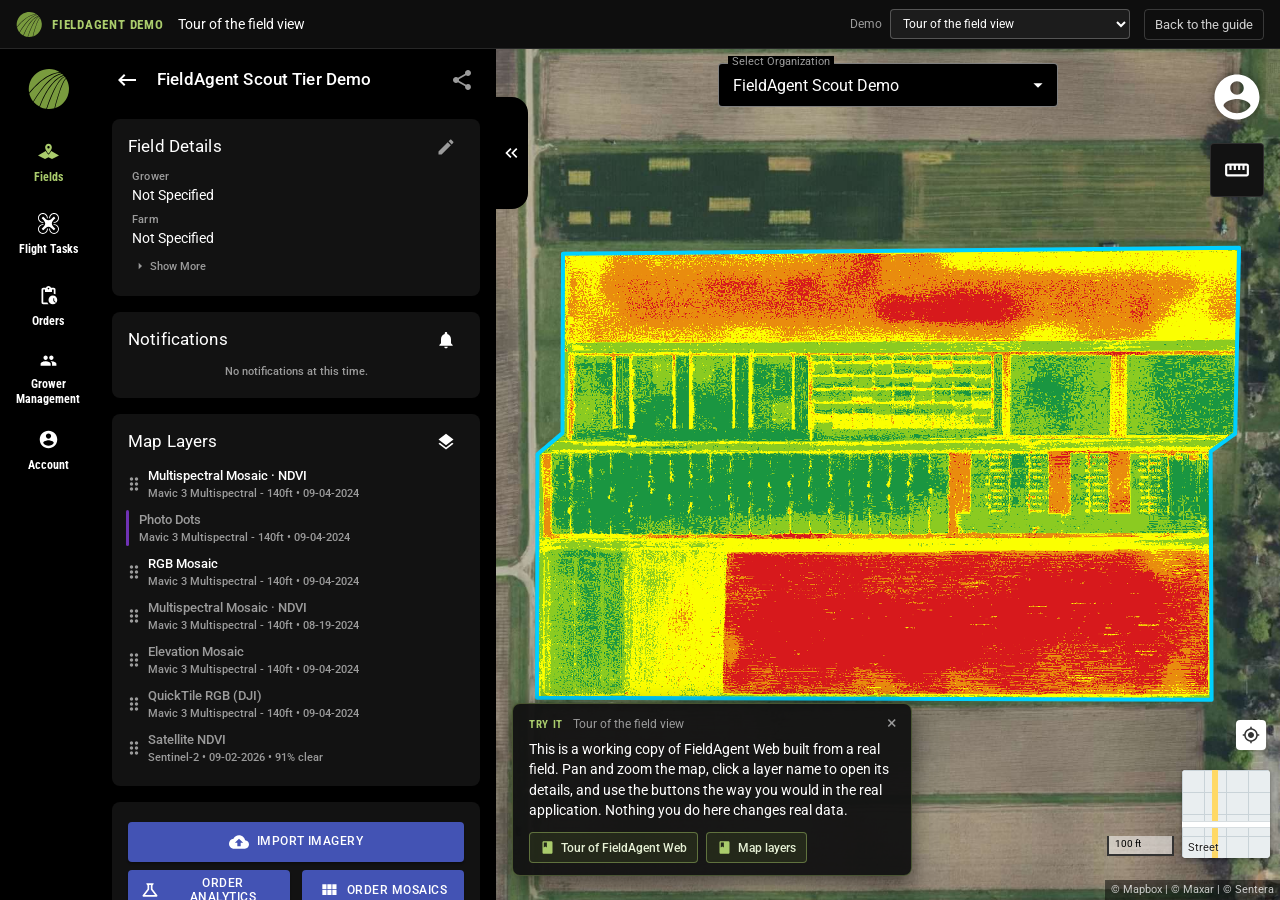
==== commit 89eeaf43: "embed update" ====
--- a/demo.html
+++ b/demo.html
@@ -10,6 +10,7 @@
 <link rel="stylesheet" href="https://fonts.googleapis.com/css2?family=Roboto:wght@400;500;700&family=Roboto+Condensed:wght@700&display=swap">
 <link rel="stylesheet" href="fa-style.css">
 <link rel="stylesheet" href="fa-tour.css">
+<link rel="stylesheet" href="fa-ext.css">
 <style>
   html, body { margin: 0; height: 100%; background: #000; color: #fff; font: 14px Roboto, "Helvetica Neue", Helvetica, Arial, sans-serif; color-scheme: dark; }
   body { display: flex; flex-direction: column; min-height: 100vh; min-height: 100dvh; overflow: hidden; }
@@ -95,6 +96,7 @@
 <div id="fa-root" class="fa-app"><div class="demo-fallback">Loading the demo…</div></div>
 <script src="data/fa-data.js"></script>
 <script src="fa-engine.js"></script>
+<script src="fa-ext.js"></script>
 <script src="fa-tour.js"></script>
 <script src="scenarios.js"></script>
 <script>
@@ -129,12 +131,13 @@
         onEvent: (name, detail) => { if (tour) tour.onEvent(name, detail); },
       });
       window.FA_APP = app;
+      if (window.FieldAgentExt) FieldAgentExt.install(app, window.FA_DATA);
     } else {
       // switching scenarios: the tour's own reset re-seeds the field according to the new scenario
       app.opts.seedLayers = sc.seedLayers !== false;
       const fid = sc.field || app.state.fid;
       app.state.seeded[fid] = false; app.state.layersByField[fid] = []; app.state.zonesOn[fid] = [];
-      app.state.sources = { surveys: true, satellite: false }; app.state.photo = null; app.state.menu = null; app.openField(fid, false);
+      app.state.sources = { surveys: true, satellite: false }; app.state.photo = null; app.state.menu = null; if (app.ext) app.ext.reset(fid); app.openField(fid, false);
     }
     // the engine opens the first field once its base imagery has decoded; the tour's own setup must run after that
     Promise.resolve(app.ready).then(() => {
--- a/fa-ext.css
+++ b/fa-ext.css
@@ -0,0 +1,29 @@
+/* Extension panels (Edit Field, Field Activities, Share, Order Analytics). Follows the engine's FieldAgent tokens. */
+.fa-app .two-col { display: grid; grid-template-columns: 1fr 1fr; gap: 0 10px; }
+.fa-app .two-col .textfield, .fa-app .two-col .select { min-width: 0; }
+.fa-app .btn-wide.ghost { background: transparent; color: var(--fa-text-2); border: 1px solid var(--fa-line); }
+.fa-app .btn-wide.ghost:hover { color: var(--fa-text); border-color: rgba(255,255,255,.35); }
+.fa-app .ear-row { margin-top: 4px; }
+.fa-app .ear-label { display: block; font-size: 11px; color: var(--fa-text-2); letter-spacing: .04em; text-transform: uppercase; margin: 6px 0 -2px 6px; }
+.fa-app .season-row { padding: 6px 0 2px; border-top: 1px solid var(--fa-line); }
+.fa-app .season-row:first-child { border-top: 0; }
+.fa-app .season-head { display: flex; flex-direction: column; padding: 4px 6px 2px; }
+.fa-app .season-head b { font-size: 14px; font-weight: 500; color: var(--fa-text); }
+.fa-app .season-head span { font-size: 12px; color: var(--fa-text-2); }
+.fa-app .act-row { display: flex; gap: 10px; align-items: baseline; padding: 6px 6px 6px 14px; border-left: 3px solid var(--fa-green); margin: 4px 0 4px 8px; font-size: 13px; }
+.fa-app .act-row.muted { border-left-color: var(--fa-muted); color: var(--fa-text-3); font-size: 12px; }
+.fa-app .act-type { font-weight: 500; color: var(--fa-text); white-space: nowrap; }
+.fa-app .act-detail { color: var(--fa-text-2); }
+/* dialogs */
+.fa-app .x-overlay { position: absolute; inset: 0; z-index: 30; display: flex; align-items: center; justify-content: center; background: rgba(0,0,0,.55); }
+.fa-app .x-dialog { width: min(440px, calc(100% - 32px)); background: var(--fa-menu); border-radius: 6px; padding: 18px 20px 16px; box-shadow: 0 10px 40px rgba(0,0,0,.6); color: var(--fa-text); font: 14px/1.45 Roboto, Arial, sans-serif; }
+.fa-app .x-dialog-title { font-size: 18px; font-weight: 500; margin-bottom: 6px; }
+.fa-app .x-dialog-text { color: var(--fa-text-2); font-size: 13px; margin-bottom: 12px; }
+.fa-app .x-dialog .textfield { margin: 4px 0 8px; }
+.fa-app .x-dialog-actions { display: flex; justify-content: flex-end; gap: 8px; margin-top: 10px; }
+.fa-app .x-warn { display: flex; gap: 8px; align-items: center; margin: 4px 0 10px; padding: 8px 10px; border-radius: 4px; background: rgba(255,167,38,.12); border: 1px solid rgba(255,167,38,.4); color: #ffcc80; font-size: 13px; }
+.fa-app .x-warn svg { color: #ffa726; }
+.fa-app .x-error { color: #ff7961; font-size: 12px; margin: -4px 0 6px 6px; }
+.fa-app .fa-tour-btn:disabled { opacity: .5; cursor: default; }
+/* the coach card sits above dialogs so the guide stays readable */
+.fa-app.tour-dialog .fa-tour { top: 14px; left: 14px; bottom: auto; width: min(330px, calc(100% - 28px)); }
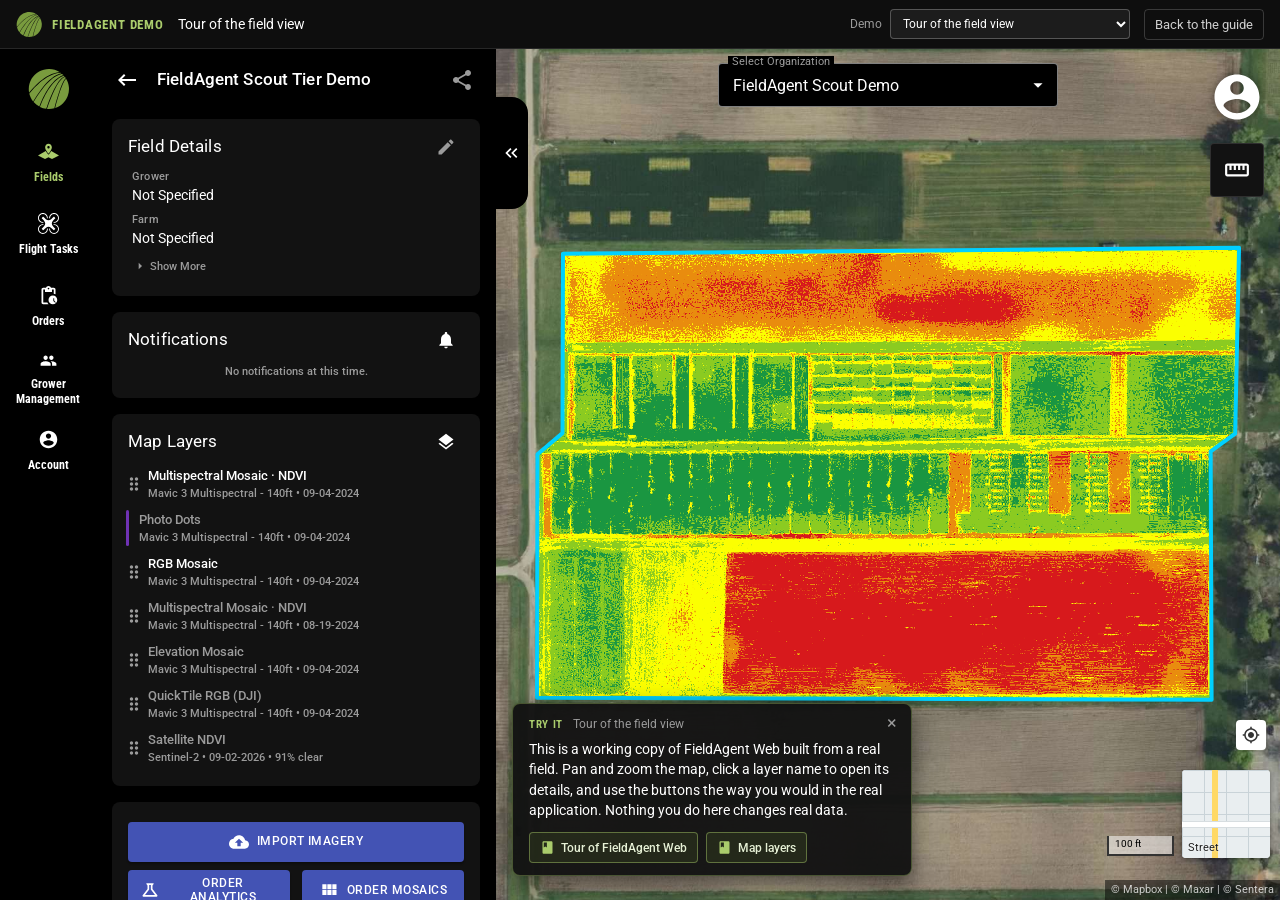
==== commit ccd18c93: "stand and tassel" ====
--- a/demo.html
+++ b/demo.html
@@ -85,6 +85,9 @@
     <symbol id="i-people" viewBox="0 0 24 24"><path d="M16 11c1.66 0 2.99-1.34 2.99-3S17.66 5 16 5c-1.66 0-3 1.34-3 3s1.34 3 3 3zm-8 0c1.66 0 2.99-1.34 2.99-3S9.66 5 8 5C6.34 5 5 6.34 5 8s1.34 3 3 3zm0 2c-2.33 0-7 1.17-7 3.5V19h14v-2.5c0-2.33-4.67-3.5-7-3.5zm8 0c-.29 0-.62.02-.97.05 1.16.84 1.97 1.97 1.97 3.45V19h6v-2.5c0-2.33-4.67-3.5-7-3.5z"/></symbol>
     <symbol id="i-rotate" viewBox="0 0 24 24"><path d="M16.48 2.52c3.27 1.55 5.61 4.72 5.97 8.48h1.5C23.44 4.84 18.29 0 12 0l-.66.03 3.81 3.81 1.33-1.32zm-6.73-1.04c-.59-.59-1.54-.59-2.12 0L1.75 7.36c-.59.59-.59 1.54 0 2.12l12.77 12.77c.59.59 1.54.59 2.12 0l5.88-5.88c.59-.59.59-1.54 0-2.12L9.75 1.48zm4.6 19.44L2.81 9.43l5.88-5.88 11.54 11.54-5.88 5.87zM7.52 21.48C4.25 19.94 1.91 16.76 1.55 13H.05C.56 19.16 5.71 24 12 24l.66-.03-3.81-3.81-1.33 1.32z"/></symbol>
   </defs>
+<symbol id="i-heatmap" viewBox="0 0 24 24"><path d="M3 3v18h18V3H3zm16.2 9h-3.6v3.6h3.6v3.6h-3.6v-3.6H12v3.6H8.4v-3.6H4.8V12h3.6V8.4H4.8V4.8h3.6v3.6H12V4.8h3.6v3.6h3.6V12zm-3.6-3.6V12H12V8.4h3.6zM12 12v3.6H8.4V12H12z"/></symbol>
+<symbol id="i-samples" viewBox="0 0 24 24"><path d="M19.4 3a1.6 1.6 0 0 0-1.6 1.6c0 .65.44 1.1 1 1.36-.52 2.2-2.5 4.4-4.67 4.96l-.92.23A1.55 1.55 0 0 0 12 10.4c-.81 0-1.43.64-1.52 1.42l-.37.1c-2.33.6-4.32 3.1-5.36 5.96l-.17-.04A1.6 1.6 0 1 0 6.18 19.4c0-.43-.19-.8-.47-1.1.92-2.6 2.72-4.85 4.67-5.36l.4-.1c.28.42.68.73 1.22.73.81 0 1.43-.63 1.52-1.42l.9-.23c2.62-.68 5.01-3.31 5.52-5.99A1.6 1.6 0 1 0 19.4 3zm0 1.06a.53.53 0 1 1 0 1.06.53.53 0 0 1 0-1.06zM12 11.47a.53.53 0 1 1 0 1.06.53.53 0 0 1 0-1.06zm-7.4 7.4a.53.53 0 1 1 0 1.06.53.53 0 0 1 0-1.06z"/></symbol>
+<symbol id="i-lines" viewBox="0 0 24 24"><path fill="none" stroke="currentColor" stroke-width="1.8" stroke-linecap="round" d="M3 7c3-3 6 3 9 0s6-3 9 0M3 12c3-3 6 3 9 0s6-3 9 0M3 17c3-3 6 3 9 0s6-3 9 0"/></symbol>
 </svg>
 <header class="demo-bar">
   <span class="brand"><svg aria-hidden="true"><use href="#i-logo" fill="#799B3E"/></svg>FieldAgent demo</span>
@@ -110,6 +113,8 @@
   const scenarios = window.FA_SCENARIOS || {};
   let id = q.get('s') || q.get('scenario') || 'field-view'; if (!scenarios[id]) id = 'field-view';
   document.body.classList.toggle('page', mode === 'page');
+  // ?speed=2 runs every Show me twice as fast, ?speed=0.5 at half speed (handy when checking a demo)
+  const speed = parseFloat(q.get('speed')); if (window.FieldAgentTour && speed > 0 && speed <= 20) FieldAgentTour.speed = speed;
 
   const root = document.getElementById('fa-root'); root.innerHTML = '';
   let tour = null, app = null;
@@ -124,7 +129,7 @@
     if (tour) { tour.destroy(); tour = null; }
     if (!app) {
       app = FieldAgentDemo.mount(root, window.FA_DATA, {
-        fullViewport: false, seedLayers: sc.seedLayers !== false, tips: false, leadCapture: false,
+        fullViewport: false, seedLayers: sc.seedLayers !== false, tips: false, leadCapture: false, startField: sc.field,
         blockedMessage: what => `${what} is not part of this demo. In FieldAgent it works from your own account.`,
         downloadMessage: 'Downloads work in your FieldAgent account. This demo is view-only.',
         uploadMessage: 'Uploads happen in your FieldAgent account. This demo is view-only.',
--- a/fa-style.css
+++ b/fa-style.css
@@ -501,8 +501,8 @@
     .fa-app .org { display: none; }
     .fa-app .draw-tools { top: 64px; width: 64px; right: 8px; }
     .fa-app .draw-tools button { font-size: 9px; padding: 8px 2px; }
-    .fa-app .photo-dlg { grid-template-columns: 1fr; grid-template-rows: auto minmax(0, 1fr) auto auto; }
-    .fa-app .photo-side { grid-column: 1; grid-row: 4; border-left: 0; border-top: 1px solid var(--fa-line); max-height: 40%; padding: 12px 16px; }
+    .fa-app .photo-dlg { grid-template-columns: 1fr; grid-template-rows: auto minmax(0, 1fr) auto 42%; }   /* the photo keeps the top half, the details scroll in the bottom 42% */
+    .fa-app .photo-side { grid-column: 1; grid-row: 4; border-left: 0; border-top: 1px solid var(--fa-line); max-height: none; min-height: 0; overflow-y: auto; padding: 12px 16px; }
     .fa-app .photo-nav { grid-row: 3; padding: 8px 16px; }
     .fa-app .report-stage { padding-top: 62px; }
     .fa-app .report-page { padding: 24px 16px 30px; min-height: 0; }
--- a/fa-tour.css
+++ b/fa-tour.css
@@ -1,25 +1,41 @@
 /* Guided-demo chrome layered over the FieldAgent lookalike. Green accents match FieldAgent; everything else stays quiet. */
 .fa-app .fa-tour { position: absolute; left: 16px; bottom: 24px; z-index: 31; width: min(400px, calc(100% - 32px)); padding: 12px 14px 12px 16px; border-radius: 8px; background: rgba(18,18,18,.96); color: #fff; font: 13px/1.45 Roboto, "Helvetica Neue", Helvetica, Arial, sans-serif; box-shadow: 0 6px 24px rgba(0,0,0,.55); border: 1px solid rgba(170,204,108,.35); }
 .fa-app .fa-tour.hidden { display: none; }
+.fa-app .fa-tour.swap { animation: fa-tour-in .3s cubic-bezier(.2,.7,.2,1) both; }
+@keyframes fa-tour-in { from { opacity: 0; transform: translateY(10px); } to { opacity: 1; transform: none; } }
 .fa-app .fa-tour-head { display: flex; align-items: baseline; gap: 10px; margin-right: 26px; }
-.fa-app .fa-tour-kicker { display: inline-flex; align-items: center; gap: 4px; font: 700 11px/1 "Roboto Condensed", "Arial Narrow", Roboto, Arial, sans-serif; letter-spacing: .06em; text-transform: uppercase; color: #aacc6c; white-space: nowrap; }
+.fa-app .fa-tour-kicker { display: inline-flex; align-items: center; gap: 4px; font: 700 11px/1 "Roboto Condensed", "Arial Narrow", Roboto, Arial, sans-serif; letter-spacing: .06em; text-transform: uppercase; color: #aacc6c; white-space: nowrap; transition: color .2s; }
 .fa-app .fa-tour-kicker svg { width: 14px; height: 14px; }
+.fa-app .fa-tour.stepdone .fa-tour-kicker { color: #d3f0a0; }
 .fa-app .fa-tour-title { font-size: 12px; color: #9b9b9b; white-space: nowrap; overflow: hidden; text-overflow: ellipsis; }
 .fa-app .fa-tour-progress { display: flex; gap: 4px; margin: 8px 0 8px; }
-.fa-app .fa-tour-progress i { flex: 1; height: 3px; border-radius: 2px; background: #3a3a3a; }
+.fa-app .fa-tour-progress i { flex: 1; height: 3px; border-radius: 2px; background: #3a3a3a; transition: background .3s; }
 .fa-app .fa-tour-progress i.past { background: #799b3e; }
 .fa-app .fa-tour-progress i.now { background: #aacc6c; }
+.fa-app .fa-tour-progress i.pop { background: #d3f0a0; animation: fa-tour-pop .55s ease-out; }
+@keyframes fa-tour-pop { 0% { transform: scaleY(1); } 40% { transform: scaleY(2.2); } 100% { transform: scaleY(1); } }
 .fa-app .fa-tour-text { font-size: 13.5px; line-height: 1.5; margin-top: 6px; }
 .fa-app .fa-tour-text b { font-weight: 500; color: #fff; }
 .fa-app .fa-tour-note { display: flex; gap: 8px; align-items: flex-start; margin-top: 8px; padding: 8px 10px; border-radius: 6px; background: rgba(255,255,255,.06); color: #cfcfcf; font-size: 12px; line-height: 1.45; }
 .fa-app .fa-tour-note svg { width: 16px; height: 16px; flex: 0 0 auto; color: #aacc6c; margin-top: 1px; }
-.fa-app .fa-tour-actions { display: flex; align-items: center; gap: 8px; margin-top: 12px; }
-.fa-app .fa-tour-btn { display: inline-flex; align-items: center; gap: 6px; min-height: 34px; padding: 0 14px; border: 0; border-radius: 4px; font: 500 12.5px/1 Roboto, Arial, sans-serif; letter-spacing: .04em; text-transform: uppercase; cursor: pointer; }
+.fa-app .fa-tour-actions { display: flex; flex-wrap: wrap; align-items: center; gap: 8px; margin-top: 12px; }
+.fa-app .fa-tour-btn { display: inline-flex; align-items: center; gap: 6px; min-height: 34px; padding: 0 14px; border: 0; border-radius: 4px; font: 500 12.5px/1 Roboto, Arial, sans-serif; letter-spacing: .04em; text-transform: uppercase; cursor: pointer; transition: background .15s, color .15s, border-color .15s; }
 .fa-app .fa-tour-btn svg { width: 16px; height: 16px; }
+.fa-app .fa-tour-btn .lbl, .fa-app .fa-tour-btn .lbl-busy { display: inline-flex; align-items: center; gap: 6px; }
+.fa-app .fa-tour-btn .lbl-busy { display: none; }
 .fa-app .fa-tour-btn.primary { background: #799b3e; color: #fff; }
 .fa-app .fa-tour-btn.primary:hover { background: #8aae49; }
 .fa-app .fa-tour-btn.ghost { background: transparent; color: #cfcfcf; border: 1px solid rgba(255,255,255,.2); }
 .fa-app .fa-tour-btn.ghost:hover { color: #fff; border-color: rgba(255,255,255,.45); }
+/* Play all sits in the head row, out of the way of the step's own actions */
+.fa-app .fa-tour-head.has-play { margin-right: 96px; }
+.fa-app .fa-tour-play { position: absolute; top: 7px; right: 32px; display: inline-flex; align-items: center; gap: 3px; height: 24px; padding: 0 8px 0 5px; border: 1px solid rgba(255,255,255,.14); border-radius: 12px; background: transparent; color: #9b9b9b; font: 700 10.5px/1 "Roboto Condensed", "Arial Narrow", Roboto, Arial, sans-serif; letter-spacing: .06em; text-transform: uppercase; cursor: pointer; transition: color .15s, border-color .15s; }
+.fa-app .fa-tour-play svg { width: 14px; height: 14px; }
+.fa-app .fa-tour-play:hover { color: #fff; border-color: rgba(170,204,108,.6); }
+/* while Show me is running the button reads "Showing…" and cannot be pressed again */
+.fa-app .fa-tour.busy [data-tour="showme"] { pointer-events: none; background: #5f7a31; color: #dfe9cc; }
+.fa-app .fa-tour.busy [data-tour="showme"] .lbl { display: none; }
+.fa-app .fa-tour.busy [data-tour="showme"] .lbl-busy { display: inline-flex; }
 .fa-app .fa-tour-links { display: flex; flex-wrap: wrap; gap: 8px; margin-top: 12px; }
 .fa-app .fa-tour-link { display: inline-flex; align-items: center; gap: 6px; padding: 7px 10px; border-radius: 4px; border: 1px solid rgba(170,204,108,.45); background: rgba(121,155,62,.14); color: #e6f0d5; font: 500 12px/1 Roboto, Arial, sans-serif; text-decoration: none; cursor: pointer; }
 .fa-app .fa-tour-link:hover { background: rgba(121,155,62,.28); color: #fff; }
@@ -29,14 +45,42 @@
 .fa-app .fa-tour.done { border-color: rgba(170,204,108,.7); }
 .fa-app .fa-tour-badge { display: none; position: absolute; left: 16px; bottom: 24px; z-index: 31; padding: 8px 12px; border-radius: 16px; background: rgba(18,18,18,.94); color: #aacc6c; font: 700 11px/1 "Roboto Condensed", "Arial Narrow", Roboto, Arial, sans-serif; letter-spacing: .06em; text-transform: uppercase; cursor: pointer; box-shadow: 0 4px 14px rgba(0,0,0,.5); border: 1px solid rgba(170,204,108,.35); }
 .fa-app .fa-tour-badge.show { display: inline-flex; }
-.fa-app .fa-tour-spot { position: absolute; z-index: 32; pointer-events: none; border: 2px solid #aacc6c; box-shadow: 0 0 0 4px rgba(170,204,108,.28), 0 0 18px rgba(170,204,108,.55); animation: fa-tour-pulse 1.6s ease-in-out infinite; transition: left .12s, top .12s, width .12s, height .12s; }
+/* the spotlight ring glides from one target to the next and turns solid when the step is done */
+.fa-app .fa-tour-spot { position: absolute; z-index: 32; pointer-events: none; border: 2px solid #aacc6c; box-shadow: 0 0 0 4px rgba(170,204,108,.28), 0 0 18px rgba(170,204,108,.55); animation: fa-tour-pulse 1.6s ease-in-out infinite; transition: left .32s cubic-bezier(.4,0,.2,1), top .32s cubic-bezier(.4,0,.2,1), width .32s cubic-bezier(.4,0,.2,1), height .32s cubic-bezier(.4,0,.2,1), background .25s, border-color .25s; }
+.fa-app .fa-tour-spot.ok { border-color: #d3f0a0; background: rgba(170,204,108,.16); animation: none; box-shadow: 0 0 0 3px rgba(170,204,108,.4), 0 0 24px rgba(170,204,108,.8); }
 @keyframes fa-tour-pulse { 0%, 100% { box-shadow: 0 0 0 4px rgba(170,204,108,.28), 0 0 18px rgba(170,204,108,.55); } 50% { box-shadow: 0 0 0 8px rgba(170,204,108,.12), 0 0 26px rgba(170,204,108,.8); } }
-@media (prefers-reduced-motion: reduce) { .fa-app .fa-tour-spot { animation: none; } }
+/* the demo pointer: an arrow that glides to the control Show me is about to use, presses it, and marks the click with a ripple */
+.fa-app .fa-tour-ptr { position: absolute; left: 0; top: 0; z-index: 34; pointer-events: none; opacity: 0; margin: -3px 0 0 -6px; will-change: transform; transition: transform var(--fa-ptr-dur, 0ms) cubic-bezier(.4,.05,.2,1), opacity .24s ease; }
+.fa-app .fa-tour-ptr.show { opacity: 1; }
+.fa-app .fa-tour-ptr svg { display: block; width: 26px; height: 26px; fill: #fff; stroke: #161616; stroke-width: 1.4; stroke-linejoin: round; filter: drop-shadow(0 2px 3px rgba(0,0,0,.65)); transform-origin: 6px 3px; transition: transform .13s ease; }
+.fa-app .fa-tour-ptr.press svg { transform: scale(.8); }
+.fa-app .fa-tour-ptr.grab svg { transform: scale(.9) rotate(-10deg); }
+.fa-app .fa-tour-rip { position: absolute; z-index: 33; width: 34px; height: 34px; margin: -17px 0 0 -17px; border-radius: 50%; border: 2px solid #aacc6c; background: rgba(170,204,108,.28); pointer-events: none; animation: fa-tour-rip .6s ease-out forwards; }
+@keyframes fa-tour-rip { from { transform: scale(.25); opacity: .95; } to { transform: scale(1.7); opacity: 0; } }
+/* the pointer's hover mirrors FieldAgent's own hover states */
+.fa-app .layer-row.fa-tour-hover, .fa-app .field-row.fa-tour-hover { background: var(--fa-row-hover); }
+.fa-app .layer-row.fa-tour-hover .row-actions { display: flex; }
+.fa-app .menu .opt.fa-tour-hover { background: rgba(255,255,255,.08); }
+.fa-app .iconbtn.fa-tour-hover, .fa-app .dl-btn.fa-tour-hover { background: rgba(255,255,255,.08); }
+.fa-app .select .value.fa-tour-hover { border-color: var(--fa-green-bright); }
+.fa-app .btn-wide.fa-tour-hover, .fa-app .fa-tour-btn.fa-tour-hover, .fa-app [data-act="pick"].fa-tour-hover, .fa-app [data-act="pickphotos"].fa-tour-hover, .fa-app [data-act="picksat"].fa-tour-hover, .fa-app [data-act="mode"].fa-tour-hover, .fa-app [data-act="src"].fa-tour-hover, .fa-app [data-blocked].fa-tour-hover { filter: brightness(1.15); }
+/* ---- transitions in the demo UI itself: a new panel view slides in, viewers and dialogs pop in ---- */
+.fa-app .panel.fa-view-in .panel-scroll { animation: fa-view-in .34s cubic-bezier(.2,.7,.2,1) both; }
+@keyframes fa-view-in { from { opacity: 0; transform: translateX(14px); } to { opacity: 1; transform: none; } }
+.fa-app [data-role="modal"].fa-modal-in .photo-modal { animation: fa-fade-in .22s ease-out both; }
+.fa-app [data-role="modal"].fa-modal-in .photo-dlg { animation: fa-pop-in .32s cubic-bezier(.2,.7,.2,1) both; }
+.fa-app .x-overlay { animation: fa-fade-in .22s ease-out both; }
+.fa-app .x-overlay.fa-modal-in .x-dialog { animation: fa-pop-in .32s cubic-bezier(.2,.7,.2,1) both; }
+.fa-app .menu { animation: fa-menu-in .16s ease-out both; }
+@keyframes fa-fade-in { from { opacity: 0; } to { opacity: 1; } }
+@keyframes fa-pop-in { from { opacity: 0; transform: scale(.96) translateY(8px); } to { opacity: 1; transform: none; } }
+@keyframes fa-menu-in { from { opacity: 0; transform: translateY(-5px); } to { opacity: 1; transform: none; } }
+@media (prefers-reduced-motion: reduce) { .fa-app .fa-tour-spot, .fa-app .fa-tour-progress i.pop, .fa-app .fa-tour.swap, .fa-app .panel.fa-view-in .panel-scroll, .fa-app [data-role="modal"].fa-modal-in .photo-modal, .fa-app [data-role="modal"].fa-modal-in .photo-dlg, .fa-app .x-overlay, .fa-app .x-overlay.fa-modal-in .x-dialog, .fa-app .menu, .fa-app .fa-tour-rip { animation: none; } .fa-app .fa-tour-spot, .fa-app .fa-tour-ptr { transition: opacity .2s; } .fa-app .fa-tour-rip { display: none; } }
 /* landscape phones: the engine drops the rail and narrows the panel; keep the card compact */
 @media (max-height: 520px) and (min-width: 560px) { .fa-app .fa-tour { bottom: 10px; left: 10px; width: min(340px, calc(100% - 20px)); padding: 8px 10px 8px 12px; } .fa-app .fa-tour-text { font-size: 12.5px; } .fa-app .fa-tour-note { display: none; } }
 /* portrait phones: the panel is a bottom sheet, so the card docks under the phone bar */
 @media (max-width: 700px) and (orientation: portrait) { .fa-app .fa-tour { left: 10px; right: 10px; top: 60px; bottom: auto; width: auto; padding: 10px 12px 10px 14px; } .fa-app .fa-tour-badge { top: 60px; bottom: auto; } .fa-app .rotate-hint { display: none !important; } }
-/* while the photo viewer is open the card moves to the top-left corner so it never covers the viewer's controls */
-.fa-app.tour-modal .fa-tour { top: 14px; left: 14px; bottom: auto; width: min(330px, calc(100% - 28px)); padding: 10px 12px 10px 14px; }
+/* while the photo viewer is open the card moves to the bottom-left corner so it never covers the viewer's controls */
+.fa-app.tour-modal .fa-tour { top: auto; left: 14px; bottom: 14px; width: min(290px, calc(100% - 28px)); padding: 10px 12px 10px 14px; }   /* bottom-left of the map: clear of the viewer's tabs, close button and side panel */
 .fa-app.tour-modal .fa-tour-note { display: none; }
-.fa-app.tour-modal .fa-tour-badge { top: 14px; left: 14px; bottom: auto; }
+.fa-app.tour-modal .fa-tour-badge { top: auto; left: 14px; bottom: 14px; }
--- a/fa-ext.css
+++ b/fa-ext.css
@@ -27,3 +27,17 @@
 .fa-app .fa-tour-btn:disabled { opacity: .5; cursor: default; }
 /* the coach card sits above dialogs so the guide stays readable */
 .fa-app.tour-dialog .fa-tour { top: 14px; left: 14px; bottom: auto; width: min(330px, calc(100% - 28px)); }
+/* analytics: the individual-count layer panel and the sample viewer */
+.fa-app .dl-sub { font-size: 11.5px; color: var(--fa-text-2); margin: 6px 0 -2px 14px; }
+.fa-app .stat-row.tri { align-items: stretch; padding-bottom: 6px; }
+.fa-app .stat-row.tri .mam { display: grid; grid-template-columns: repeat(3, 1fr); gap: 8px; margin-top: 8px; }
+.fa-app .stat-row.tri .mam b { font-size: 12.5px; font-variant-numeric: tabular-nums; }
+.fa-app .stat-row.tri .mam span { font-size: 10.5px; }
+.fa-app .sample-dlg .count-h { margin-top: 26px; }
+.fa-app .sample-dlg .vb-title { font-size: 16px; font-weight: 500; margin: 22px 0 6px; }
+.fa-app .sample-dlg .vb-text { margin: 0 0 12px; font-size: 13.5px; line-height: 1.45; color: var(--fa-text); }
+.fa-app .sample-dlg .vb-list { list-style: none; margin: 0 0 18px; padding: 0; }
+.fa-app .sample-dlg .vb-list li { display: flex; gap: 12px; align-items: flex-start; font-size: 13.5px; line-height: 1.45; margin: 0 0 10px; }
+.fa-app .sample-dlg .vb-list svg { flex: 0 0 auto; margin-top: 2px; color: #fff; }
+.fa-app .sample-dlg .btn-wide.ghost { margin: 6px 0 12px; }
+@media (max-width: 700px) { .fa-app .stat-row.tri .mam { gap: 4px; } }
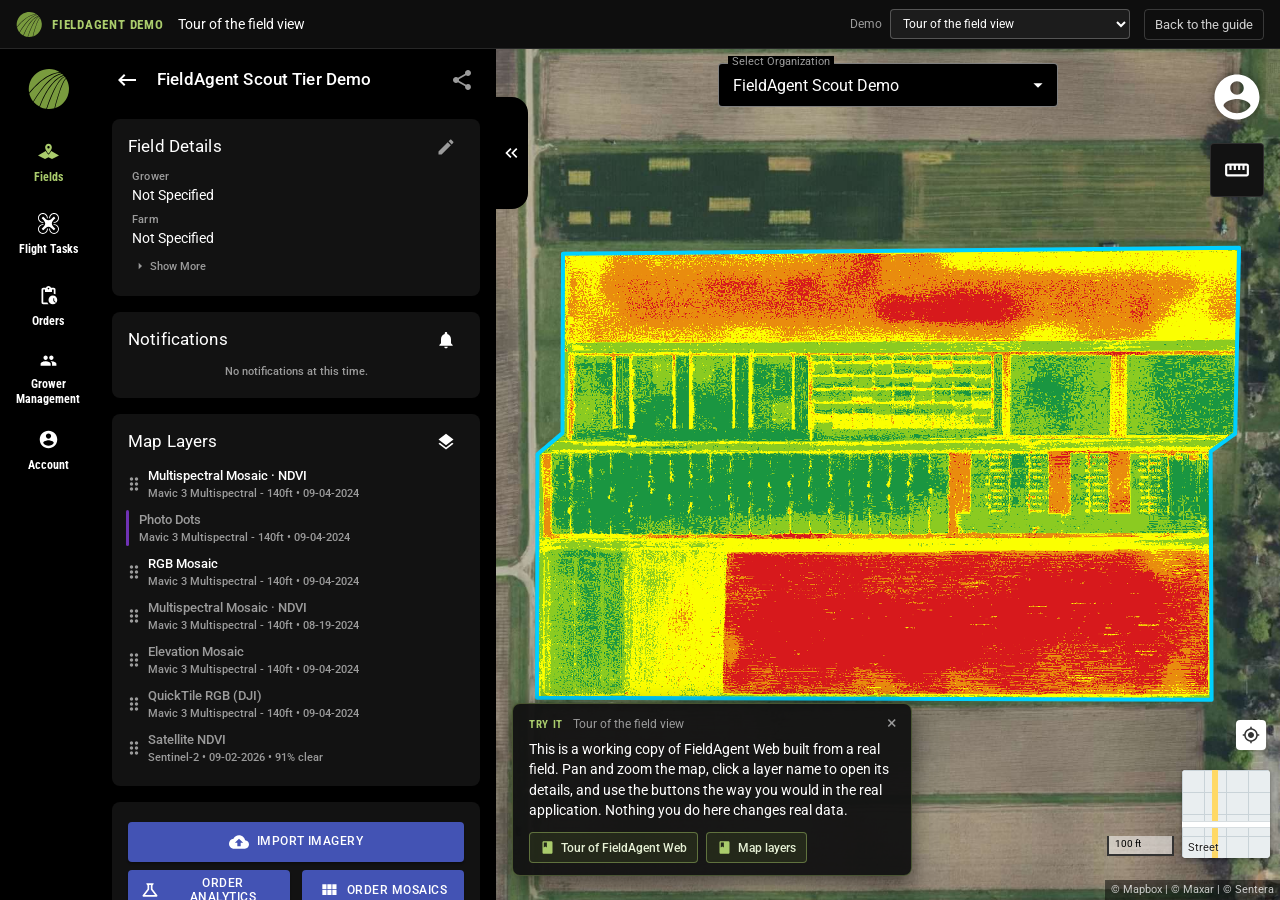
==== commit 58cd13a6: "link updates 9/9" ====
--- a/demo.html
+++ b/demo.html
@@ -94,7 +94,7 @@
   <span class="title" id="demo-title"></span>
   <span class="sep"></span>
   <label class="hide-sm demo-pick">Demo <select id="demo-pick" aria-label="Choose a demo"></select></label>
-  <a id="demo-docs" href="https://support.senterasensors.com/fieldagent" target="_blank" rel="noopener">Back to the guide</a>
+  <a id="demo-docs" href="https://support.senterasensors.com/fieldagent-documentation-updates" target="_blank" rel="noopener">Back to the guide</a>
 </header>
 <div id="fa-root" class="fa-app"><div class="demo-fallback">Loading the demo…</div></div>
 <script src="data/fa-data.js"></script>
@@ -109,7 +109,9 @@
   // ?mode=page|embed wins; a host page may preset window.FA_MODE; otherwise a framed page is an embed
   const mode = q.get('mode') || window.FA_MODE || (framed ? 'embed' : 'page');
   const gitbookFrame = framed && mode !== 'page';
-  const DOCS = 'https://support.senterasensors.com';
+  // the support site and the path of the FieldAgent space on it come from scenarios.js (window.FA_DOCS)
+  const DOCS = (window.FA_DOCS && window.FA_DOCS.site) || 'https://support.senterasensors.com';
+  const SPACE = (window.FA_DOCS && window.FA_DOCS.space) || '/fieldagent-documentation-updates';
   const scenarios = window.FA_SCENARIOS || {};
   let id = q.get('s') || q.get('scenario') || 'field-view'; if (!scenarios[id]) id = 'field-view';
   document.body.classList.toggle('page', mode === 'page');
@@ -125,7 +127,7 @@
     const sc = scenarios[scenarioId]; const seq = ++bootSeq;
     document.title = `${sc.title} · FieldAgent demo`;
     const t = document.getElementById('demo-title'); if (t) t.textContent = sc.title;
-    const d = document.getElementById('demo-docs'); if (d) d.href = DOCS + (sc.page || '/fieldagent');
+    const d = document.getElementById('demo-docs'); if (d) d.href = DOCS + (sc.page || SPACE);
     if (tour) { tour.destroy(); tour = null; }
     if (!app) {
       app = FieldAgentDemo.mount(root, window.FA_DATA, {
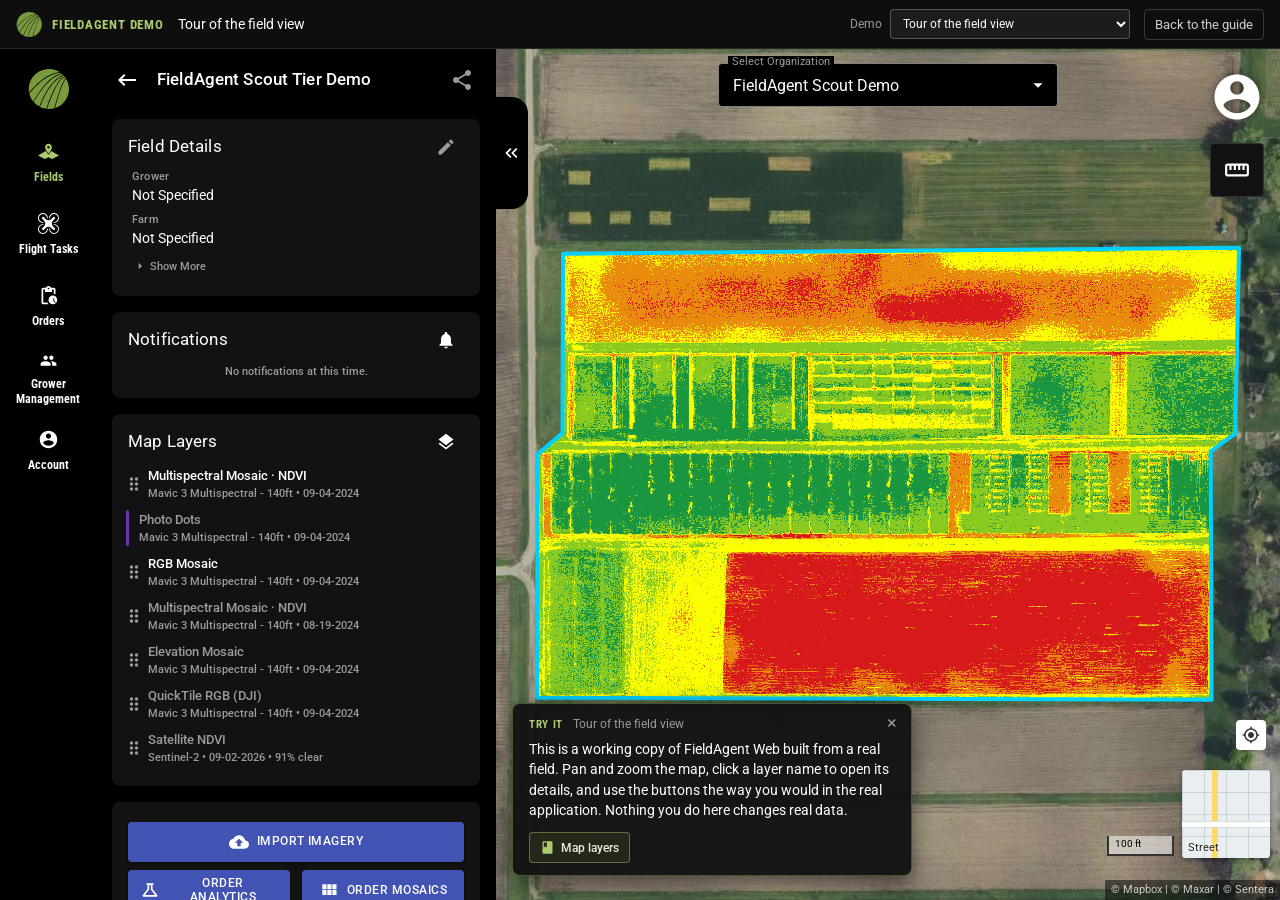
==== commit d8a5edb4: "link update v3 small demo link fix" ====
--- a/demo.html
+++ b/demo.html
@@ -160,7 +160,9 @@
 
   boot(id);
 
-  // GitBook webframe protocol: announce readiness, ask for a 16:10 frame, accept a scenario from the block's data
+  // GitBook webframe protocol: announce readiness, ask for a 16:10 frame, accept a scenario from the block's data.
+  // (GitBook only listens to frames on its own integration hosts, so from GitHub Pages these are no-ops; the block's
+  // aspectRatio prop sets the frame size and ?s= carries the scenario. Kept for a host that does listen.)
   send({ action: '@webframe.ready' });
   send({ action: '@webframe.resize', size: { aspectRatio: 16 / 10 } });
   window.addEventListener('message', e => {
